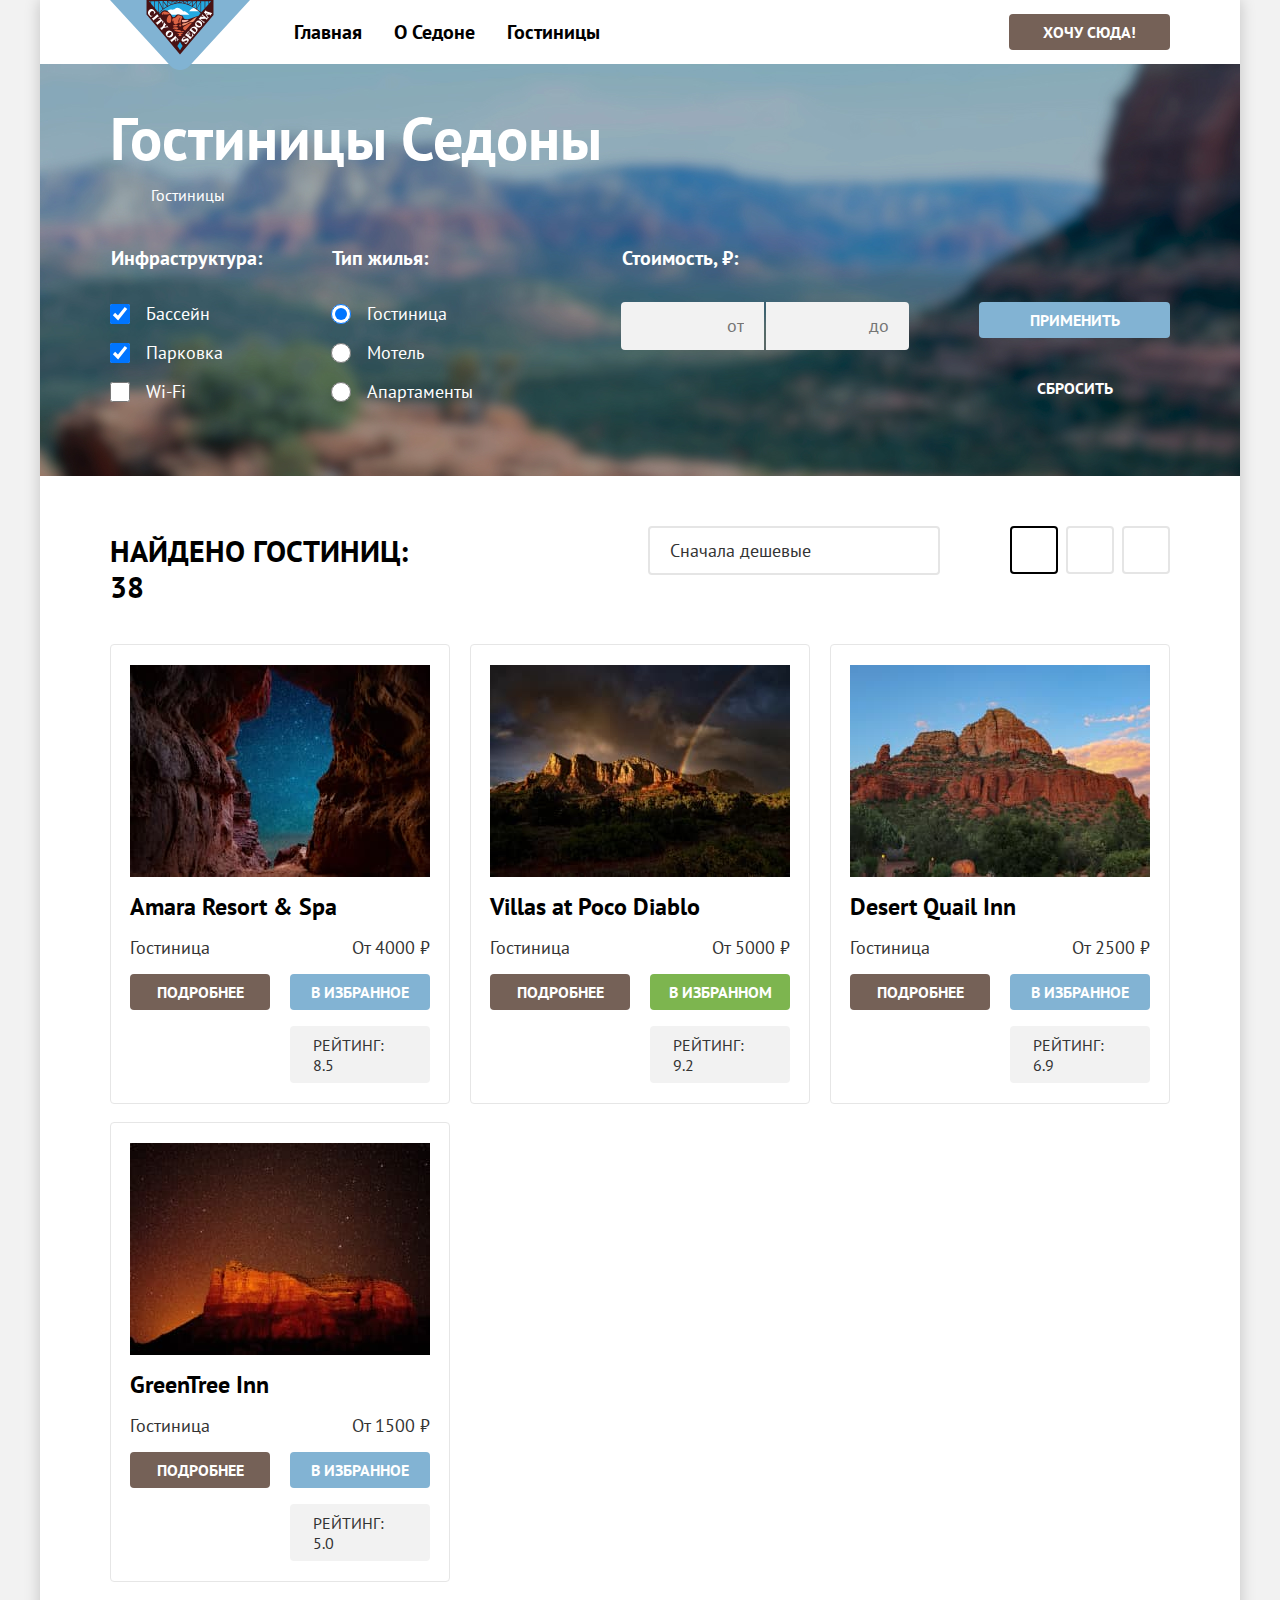
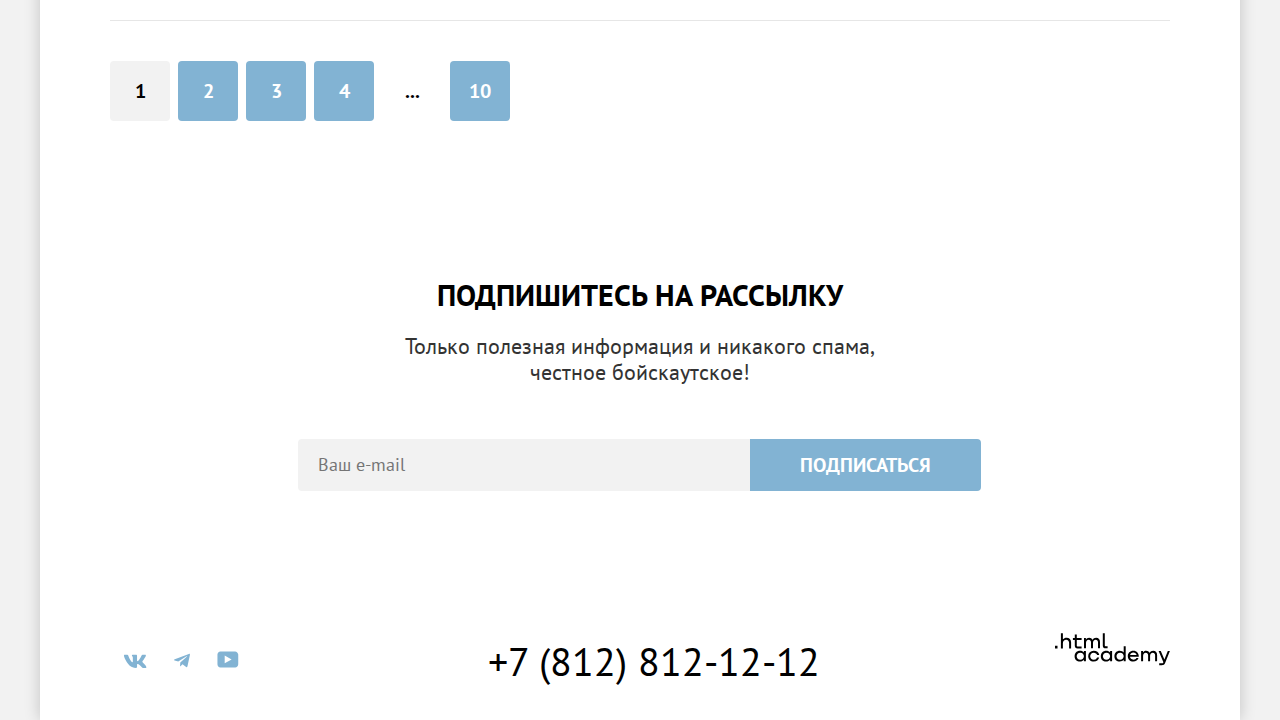
==== catalog.html @ e858cba6 "Редактирование кода" ====
<!DOCTYPE html>
<html lang="ru">
  <head>
    <meta charset="UTF-8">
    <title>Гостиницы</title>
    <link rel="stylesheet" href="styles/styles.css">
  </head>
  <body>
    <div class="wrapper">
      <header class="header">
        <nav class="header-navigation">
          <a href="#" class="navigation-logo-link">
            <img class="header-navigation-logo" src="images/logo-header.svg" alt="Логотип Седона" width="140" height="70">
          </a>
          <ul class="navigation-list">
            <li class="navigation-list-item">
              <a href="#" class="navigation-link">Главная</a>
            </li>
            <li class="navigation-list-item">
              <a href="#" class="navigation-link">О Седоне</a>
            </li>
            <li class="navigation-list-item">
              <a href="catalog.html" class="navigation-link">Гостиницы</a>
            </li>
          </ul>
          <ul class="navigation-list-search">
            <li class="navigation-list-search-item">
              <a href="#" class="navigation-link-search">
                <span class="visually-hidden">Поиск</span>
              </a>
            </li>
            <li class="navigation-list-search-item">
              <a href="#" class="navigation-link">
                <span class="visually-hidden">Избранное</span>
              </a>
            </li>
            <li class="navigation-list-search-item">
              <a href="#" class="navigation-button button">
                Хочу сюда!
              </a>
            </li>
          </ul>
        </nav>
      </header>
      <main class="main">
        <section class="catalog-main-filter">
          <h1 class="catalog-title">Гостиницы Седоны</h1>
          <ul class="breadcrumbs-list">
            <li class="breadcrumbs-list-item">
              <a class="breadcrumbs-list-link" href="index.html"><span class="visually-hidden">Главная</span></a>
            </li>
            <li class="breadcrumbs-list-item">
              <a class="breadcrumbs-hotels">Гостиницы</a>
            </li>
          </ul>
          <form class="main-filter-form">
            <fieldset class="form-left-checkbox">
              <legend class="filter-title filter-title-checkbox">Инфраструктура:</legend>
              <ul class="checkbox-list">
                <li class="checkbox-list-item">
                  <label for="pool" class="form-label">
                    <input type="checkbox" name="checkbox" value="pool" id="pool" checked>
                    Бассейн
                  </label>
                </li>
                <li class="checkbox-list-item">
                  <label for="parking" class="form-label">
                    <input type="checkbox" name="checkbox" value="parking" id="parking" checked>
                    Парковка
                  </label>
                </li>
                <li class="checkbox-list-item">
                  <label for="network" class="form-label">
                    <input type="checkbox" name="checkbox" value="network" id="network">
                    Wi-Fi
                  </label>
                </li>
              </ul>
            </fieldset>
            <fieldset class="form-left-radiobutton">
              <legend class="filter-title ">Тип жилья:</legend>
              <ul class="radiobuttons-list">
                <li class="radiobuttons-list-item">
                  <label for="hotel" class="form-label">
                    <input type="radio" name="apartment" value="hotel" id="hotel" checked>
                    Гостиница
                  </label>
                </li>
                <li class="radiobuttons-list-item">
                  <label for="motel" class="form-label">
                    <input type="radio" name="housing" value="motel" id="motel">
                    Мотель
                  </label>
                </li>
                <li class="radiobuttons-list-item">
                  <label for="apartments" class="form-label">
                    <input type="radio" name="housing" value="apartments" id="apartments">
                    Апартаменты
                  </label>
                </li>
              </ul>
            </fieldset>
            <fieldset class="form-right-price-input">
              <legend class="filter-title">Стоимость, ₽:</legend>
              <div class="input-price-row">
                <label form="price-low" class="visually-hidden">От</label>
                <input class="price-input-low price-input" name="price-input" id="price-low" type="number"
                  placeholder="от">
                <label form="price-high" class="visually-hidden">До</label>
                <input class="price-input-high price-input" name="price-input" id="price-high" type="number"
                  placeholder="до">
              </div>
            </fieldset>
            <div class="buttons-list">
              <button class="button apply-button" type="submit" form="change-hotel">применить</button>
              <button class="button reset-button" type="reset" form="change-hotel">сбросить</button>
            </div>
          </form>
        </section>
        <section class="catalog-main-results">
          <div class="catalog-main-results-sorting">
            <h2 class="main-title catalog-results-title">
              Найдено гостиниц: <span>38</span>
            </h2>
            <select class="sorting-select-list" name="sorting-list" aria-label="Сортировка гостиниц">
              <option value="price-low">Сначала дешевые</option>
              <option value="price-high">Сначала дорогие</option>
              <option value="raiting">По рейтингу</option>
            </select>
            <ul class="sorting-changes-list">
              <li class="sorting-changes-item">
                <button class="sorting-changes-bar sorting-button active-sorting-change"><span
                    class="visually-hidden">Показать плиткой</span>
                </button>
              </li>
              <li class="sorting-changee-item">
                <button class="sorting-changes-large sorting-button"><span class="visually-hidden">Показать значки</span>
                </button>
              </li>
              <li class="sorting-changes-item">
                <button class="sorting-changes-asked sorting-button"><span class="visually-hidden">Показать
                   их списком</span>
                </button>
              </li>
            </ul>
          </div>
          <ul class="results-cards">
            <li class="card">
              <a href="#" class="card-link">
                <h3 class="card-title">Amara Resort & Spa</h3>
              </a>
              <a href="#" tabindex="-1" class="card-image-link">
                <img class="card-image" src="images/hotel-amara.jpg" alt="Amara Resort & Spa" width="300"
                  height="212">
              </a>
              <span class="card-housing">Гостиница</span>
              <span class="card-price">От 4000 ₽</span>
              <a href="#" class="card-more-link button">подробнее</a>
              <button type="button" class="button favorite-button">в избранное</button>
              <div class="rating-stars eight-rating-stars"></div>
              <div class="rating">
                <span>рейтинг: 8.5</span>
              </div>
            </li>
            <li class="card">
              <a href="#" class="card-link">
                <h3 class="card-title">Villas at Poco Diablo</h3>
              </a>
              <a href="#" tabindex="-1" class="card-image-link">
                <img class="card-image" src="images/hotel-villas2.jpg" alt="Villas at Poco Diablo" width="300"
                  height="212">
              </a>
              <span class="card-housing">Гостиница</span>
              <span class="card-price">От 5000 ₽</span>
              <a href="#" class="card-more-link button">подробнее</a>
              <button type="button" class="button favorite-button favorite-button-pressed">в избранном</button>
              <div class="rating-stars nine-rating-stars"></div>
              <div class="rating">
                <span>рейтинг: 9.2</span>
              </div>
            </li>
            <li class="card">
              <a href="#" class="card-link">
                <h3 class="card-title">Desert Quail Inn</h3>
              </a>
              <a href="#" tabindex="-1" class="card-image-link">
                <img class="card-image" src="images/hotel-desert.jpg" alt="Desert Quail Inn" width="300" height="212">
              </a>
              <span class="card-housing">Гостиница</span>
              <span class="card-price">От 2500 ₽</span>
              <a href="#" class="card-more-link button">подробнее</a>
              <button type="button" class="button favorite-button">в избранное</button>
              <div class="rating-stars six-rating-stars"></div>
              <div class="rating">
                <span>рейтинг: 6.9</span>
              </div>
            </li>
            <li class="card">
              <a href="#" class="card-link">
                <h3 class="card-title">GreenTree Inn</h3>
              </a>
              <a href="#" tabindex="-1" class="card-image-link">
                <img class="card-image" src="images/hotel-greentree.jpg" alt="GreenTree Inn" width="300" height="212">
              </a>
              <span class="card-housing">Гостиница</span>
              <span class="card-price">От 1500 ₽</span>
              <a href="#" class="card-more-link button">подробнее</a>
              <button type="button" class="button favorite-button">в избранное</button>
              <div class="rating-stars five-rating-stars"></div>
              <div class="rating">
                <span>рейтинг: 5.0</span>
              </div>
            </li>
          </ul>
          <div class="pagination">
            <ul class="catalog-results-pagination">
              <li class="pagination-item">
                <a href="#" class="button pagination-link pagination-link-active">1</a>
              </li>
              <li class="pagination-item">
                <a href="#" class="button pagination-link">2</a>
              </li>
              <li class="pagination-item">
                <a href="#" class="button pagination-link">3</a>
              </li>
              <li class="pagination-item">
                <a href="#" class="button pagination-link">4</a>
              </li>
              <li class="pagination-item">
                <a href="#" class="button pagination-link pagination-link-more">...</a>
              </li>
              <li class="pagination-item">
                <a href="#" class="button pagination-link">10</a>
              </li>
            </ul>
          </div>
        </section>
        <section class="main-subscribe" data-test="subscribe">
          <h2 class="main-title">Подпишитесь на рассылку</h2>
          <p class="subscribe-message main-description">
            Только полезная информация и никакого спама, <br>честное
            бойскаутское!
          </p>
          <form action="https://echo.htmlacademy.ru/courses" method="post" class="subscribe-form" name="subscribe-form">
            <label for="subs" class="visually-hidden">Укажите ваш e-mail</label>
            <input class="subscribe-email" type="email" name="user-email" id="subs" placeholder="Ваш e-mail" required>
            <button class="subscribe-button button" type="submit">
              подписаться
            </button>
          </form>
        </section>
      </main>
      <footer class="footer">
        <ul class="footer-social-list">
          <li class="footer-social-item">
            <a class="footer-social-link" href="#">
              <span class="visually-hidden">Мы в ВКонтакте</span>
              <svg width="24" height="14" viewBox="0 0 25 15" fill="currentColor" xmlns="http://www.w3.org/2000/svg">
                <path d="M24.1164 1.87622C24.2824 1.33022 24.1164 0.928223 23.3214 0.928223H20.6964C20.0284 0.928223 19.7204 1.27522 19.5534 1.65822C19.5534 1.65822 18.2184 4.85422 16.3274 6.93022C15.7154 7.53222 15.4374 7.72322 15.1034 7.72322C14.9364 7.72322 14.6854 7.53222 14.6854 6.98522V1.87622C14.6854 1.22022 14.5014 0.928223 13.9454 0.928223H9.81738C9.40038 0.928223 9.14938 1.23222 9.14938 1.52122C9.14938 2.14222 10.0954 2.28622 10.1924 4.03422V7.83222C10.1924 8.66522 10.0394 8.81622 9.70538 8.81622C8.81538 8.81622 6.65038 5.60522 5.36538 1.93122C5.11638 1.21622 4.86438 0.928223 4.19338 0.928223H1.56638C0.816382 0.928223 0.666382 1.27522 0.666382 1.65822C0.666382 2.34022 1.55638 5.72822 4.81138 10.2092C6.98138 13.2692 10.0364 14.9282 12.8194 14.9282C14.4884 14.9282 14.6944 14.5602 14.6944 13.9252V11.6122C14.6944 10.8752 14.8524 10.7282 15.3814 10.7282C15.7714 10.7282 16.4384 10.9202 17.9964 12.3952C19.7764 14.1442 20.0694 14.9282 21.0714 14.9282H23.6964C24.4464 14.9282 24.8224 14.5602 24.6064 13.8322C24.3684 13.1082 23.5184 12.0572 22.3914 10.8102C21.7794 10.1002 20.8614 9.33522 20.5824 8.95222C20.1934 8.46122 20.3044 8.24222 20.5824 7.80522C20.5824 7.80522 23.7824 3.37922 24.1154 1.87622H24.1164Z"/>
              </svg>
            </a>
          </li>
          <li class="footer-social-item">
            <a class="footer-social-link href="#">
              <span class="visually-hidden">Наш канал в Telegramm</span>
              <svg width="18" height="15" viewBox="0 0 18 17" fill="currentColor" xmlns="http://www.w3.org/2000/svg">
                <path d="M16.785 1.02748L0.840489 7.17598C-0.247661 7.61304 -0.241365 8.22006 0.640845 8.49075L4.73445 9.76775L14.2058 3.79192C14.6537 3.51943 15.0629 3.66602 14.7265 3.96459L7.05283 10.8901H7.05103L7.05283 10.891L6.77045 15.1105C7.18413 15.1105 7.36669 14.9207 7.59871 14.6968L9.58705 12.7633L13.7229 15.8182C14.4855 16.2382 15.0332 16.0224 15.2229 15.1123L17.9379 2.31707C18.2158 1.20285 17.5126 0.69834 16.785 1.02748Z"/>
              </svg>
            </a>
          </li>
          <li class="footer-social-item">
            <a class="footer-social-link" href="https://www.youtube.com/user/htmlacademyru">
              <span class="visually-hidden">Наш канал в Youtube</span>
              <svg width="22" height="17" viewBox="0 0 23 18" fill="currentColor" xmlns="http://www.w3.org/2000/svg">
                <path d="M18.9402 0.428223H3.50738C1.64668 0.428223 0.333252 2.02197 0.333252 3.82822V13.922C0.333252 15.8345 1.64668 17.4282 3.50738 17.4282H19.1591C20.8009 17.4282 22.3333 15.8345 22.3333 14.0282V3.82822C22.1143 2.02197 20.8009 0.428223 18.9402 0.428223ZM7.99494 12.9657V4.89072L15.3283 8.92822L7.99494 12.9657Z"/>
              </svg>
            </a>
          </li>
        </ul>
        <a href="tel:+78128121212" class="footer-phone">+7 (812) 812-12-12</a>
          <span class="visually-hidden">Сайт разработан в HTML-Academy</span>
           <a href="#" class="navigation-logo-link">
            <img class="header-navigation-logo" src="images/html-academy.svg" alt="Логотип Седона" width="115" height="33">
          </a>
      </footer>
    </div>
  </body>
</html>
---- styles/styles.css ----
@font-face {
  font-family: "PT Sans";
  src: url("../fonts/ptsans-400.woff2") format("woff2");
  font-style: normal;
  font-weight: 400;
  font-display: swap;
}

@font-face {
  font-family: "PT Sans";
  src: url("../fonts/ptsans-700.woff2") format("woff2");
  font-style: normal;
  font-weight: 700;
  font-display: swap;
}

*,
*::before,
*::after {
  box-sizing: border-box;
}

.visually-hidden {
  position: absolute;
  width: 1px;
  height: 1px;
  margin: -1px;
  border: 0;
  padding: 0;
  white-space: nowrap;
  clip-path: inset(100%);
  clip: rect(0 0 0 0);
  overflow: hidden;
}

html {
  height: 100%;
}

body {
  font-family: "PT Sans", sans-serif;
  font-size: 18px;
  line-height: 21px;
  font-weight: 400;
  color: #333333;
  background-color: #f2f2f2;
  min-height: 100%;
  min-width: 1280px;
  margin: 0;
}

.wrapper {
  background-color: #ffffff;
  width: 1200px;
  margin: 0 auto;
  box-shadow: 0 0 15px 0 rgba(0, 0, 0, 0.2);
  min-height: 100vh;
  display: flex;
  flex-direction: column;
}

.main {
  flex-grow: 1;
}

/* навигация  */
.header-navigation {
  display: flex;
  padding: 0 70px;
  gap: 28px;
  min-height: 64px;
}

.navigation-logo-link {
  margin-bottom: -6px;
  z-index: 1;
}

.header-navigation-logo {
  display: block;
}

.navigation-list {
  display: flex;
  align-items: center;
  flex-wrap: wrap;
  list-style: none;
  padding: 0;
  margin: 0;
  max-width: 550px;
}

.navigation-list-search {
  display: flex;
  flex-wrap: wrap;
  list-style: none;
  margin: 0;
  padding: 0;
  min-width: 210px;
  margin-left: auto;
}

.navigation-list-item {
  font-size: 20px;
  font-weight: 700;
  line-height: 24px;
}

.navigation-link {
  text-decoration: none;
  color: #000000;
  padding: 20px 16px;
  display: block;
}

.navigation-list-user-item .navigation-link {
  width: 44px;
  height: 64px;
}

.navigation-link-favorite {
  background-image: url("../images/favorite.svg");
  background-repeat: no-repeat;
  background-position: center;
}

.navigation-link-search {
  background-image: url("../images/search.svg");
  background-repeat: no-repeat;
  background-position: center;
}

.button {
  font-family: "PT Sans", sans-serif;
  font-size: 16px;
  line-height: 20px;
  text-align: center;
  color: #ffffff;
  font-weight: 700;
  text-decoration: none;
  text-transform: uppercase;
  border: none;
  border-radius: 4px;
  cursor: pointer;
}

.navigation-button {
  padding: 8px 34px;
  background-color: #756157;
  margin-left: 20px;
  display: block;
  margin-top: 14px;
}

.active-page {
  text-decoration: underline 2px solid #756257;
  text-underline-offset: 24px;
  z-index: 1;
}

/* блок-герой  */
.hero-section {
  background-image: url("../images/welcome.jpg");
  background-repeat: no-repeat;
  background-size: cover;
  background-color: #bcdfe4;
  min-height: 485px;
  padding-top: 51px;
  text-align: center;
  position: relative;
}

.hero-section::after {
  content: url("../images/divider.svg");
  display: block;
  height: 53px;
  position: absolute;
  bottom: 0;
}

/* текста */
.main-title {
  font-size: 30px;
  font-weight: 700;
  line-height: 36px;
  text-transform: uppercase;
  color: #000000;
  margin-bottom: 20px;
  margin-top: 0;
}

.advantages-title {
  padding: 69px 0;
  margin-bottom: 21px;
}

.advantages-title .main-title {
  margin-bottom: 25px;
}

.main-description {
  font-size: 22px;
  line-height: 26px;
  margin-top: 0;
  margin-bottom: 54px;
}

.advantages-title .main-description {
  margin-bottom: 0;
}

.advantages-list,
.main-advantages,
.main-search,
.main-subscribe,
.special-main-subscribe {
  text-align: center;
}

.main-text {
  padding: 64px 0;
}

.main-text .main-description {
  margin: 0;
}

.advantages-list-title {
  font-size: 24px;
  font-weight: 700;
  line-height: 28px;
  text-transform: uppercase;
  color: #000000;
  margin: 0 0 62px;
}

.recomendation-list-title {
  margin-bottom: 30px;
}

.advantages-list {
  display: grid;
  grid-template-columns: repeat(3, 400px);
  grid-template-rows: repeat(3, auto);
  padding: 0;
  margin: 0;
  list-style: none;
}

.advantages-list-item:first-child {
  grid-area: 1/1/2/-1;
}

.advantages-list-item:last-child {
  grid-area: 3/1/-1/-1;
}

.advantages-list-item-wide {
  display: grid;
  min-width: 100%;
  background-color: #82b3d3;
  color: #ffffff;
  grid-template-columns: repeat(2, auto);
}

.advantages-list-item-wide .advantages-text {
  width: 400px;
}

.advantages-list-item-wide .advantages-list-title {
  color: #ffffff;
}

.advantages-list-item:nth-child(even) {
  background-color: rgba(131, 179, 211, 0.12);
}

.advantages-text {
  padding: 102px 85px;
  position: relative;
}

.advantages-text-light {
  padding: 113px 85px;
  position: relative;
}

.advantages-text p {
  margin: 0;
}

.advantages-img {
  display: block;
  object-fit: cover;
  height: 100%;
}

.dark-tile {
  background-color: rgba(131, 179, 211, 0.2);
}

.recomendation-list-item:nth-child(odd) {
  background-color: rgba(131, 179, 211, 0.12);
}

/* Полоса разделения */
.advantages-list-title::after {
  content: "";
  width: 60px;
  height: 2px;
  background-color: rgba(255, 255, 255, 0.3);
  display: block;
  position: absolute;
  left: 50%;
  transform: translate(-50%, 0);
  margin-top: 30px;
}

.advantages-text-light .advantages-list-title::after {
  background-color: rgba(0, 0, 0, 0.3);
  margin-top: 29px
}

.recomendation-list-item .advantages-list-title::after {
  content: none;
}

/* Оформление иконок */
.recomendation-list-item:first-child h3::before {
  content: url("../images/housing.svg");
  width: 76px;
  height: 73px;
  margin: 0 auto 30px;
  display: flex;
}

.recomendation-list-item:last-child h3::before {
  content: url("../images/gifts.svg");
  width: 65px;
  height: 77px;
  margin: 0 auto 26px;
  display: flex;
}

.recomendation-list-item:nth-child(2) h3::before {
  content: url("../images/food.svg");
  width: 75px;
  height: 71px;
  margin: 0 auto 32px;
  display: flex;
}

.recomendation-text {
  padding: 81px 85px 80px;
}

/* Блок поиска  */
.main-search {
  padding: 96px 304px;
  text-align: center;
}

.main-search-button {
  background-color: #756157;
  padding: 8px 50px;
  font-size: 20px;
  line-height: 36px;
  max-width: 390px;
  display: inline-block;
}

/* Блок подписки */
.special-main-subscribe {
  background-image: url("../images/follow-background.jpg");
  background-repeat: no-repeat;
  background-size: cover;
  color: #ffffff;
  background-color: #999387;
}

.special-main-subscribe .main-title {
  color: #ffffff;
}

.subscribe-form {
  display: flex;
}

.subscribe-email {
  font-family: inherit;
  border-radius: 4px 0 0 4px;
  background-color: #ffffff;
  border: none;
  width: 452px;
  font-size: inherit;
  line-height: 24px;
  padding: 14px 20px;
}

.subscribe-button {
  background-color: #82b3d3;
  padding: 8px 50px;
  border-radius: 0 4px 4px 0;
  font-size: 20px;
  line-height: 36px;
}

/* Футер */
.footer {
  display: flex;
  padding: 39px 70px 30px;
  justify-content: space-between;
  min-height: 120px;
  gap: 80px;
}

.footer-social-list {
  display: flex;
  list-style: none;
  max-width: 145px;
  flex-wrap: wrap;
  margin: 0;
  padding: 0;
}

.footer-social-item .footer-social-link {
  display: block;
}

.footer-social-link {
  color: #82b3d3;
  padding: 18px 13px;
}

.footer-social-link:hover,
.footer-social-link:focus {
  color: #68a2ca;
}

.footer-social-link:active {
  color: #68a2ca;
  opacity: 0.3;
}

.footer-phone {
  font-size: 40px;
  line-height: 40px;
  color: #000000;
  text-decoration: none;
  padding: 8px 0;
  max-width: 500px;
}

.footer-phone:hover,
.footer-phone:focus {
  color: #756157;
}

.footer-phone:active {
  color: #756157;
  opacity: 0.3;
}

.academy-logo {
  color: #000000;
  padding: 10px 0;
}

.academy-logo:hover,
.academy-logo:focus {
  color: #756157;
}

.academy-logo:active {
  color: #756157;
  opacity: 0.3;
}

/* catalog */
.catalog-main-filter {
  background-image: url("../images/follow-background.jpg");
  background-repeat: no-repeat;
  background-size: cover;
  color: #ffffff;
  background-color: #6b7577;
  padding: 35px 70px 70px;
}

.catalog-title {
  font-size: 60px;
  font-weight: 700;
  line-height: 78px;
  text-align: left;
  margin: 0;
  margin-bottom: 8px;
}

/* хлебные крошки */
.breadcrumbs-list {
  font-size: 16px;
  display: flex;
  flex-wrap: wrap;
  gap: 4px;
  list-style: none;
  padding: 0;
  margin: 0;
  margin-top: 0;
  margin-bottom: 40px;
  min-width: 150px;
}

.breadcrumbs-list-link {
  width: 20px;
  height: 20px;
  background-image: url("../images/home.svg");
  display: block;
  background-position: left;
  background-repeat: no-repeat;
}

.breadcrumbs-hotels::before {
  content: url("../images/arrow.svg");
  width: 8px;
  height: 10px;
}

.breadcrumbs-hotels {
  display: flex;
  flex-direction: row;
  gap: 9px;
}

/* форма */
/* форма на флексах, нужно изменить margin 3ему fieldset
.main-filter-form {
  display: flex;
  gap: 70px;
} */

.main-filter-form {
  display: grid;
  grid-template-columns: 151px 220px 288px 191px;
  gap: 70px;
}

.main-filter-form fieldset {
  border: 0;
  padding: 0;
}

.radiobuttons-list,
.checkbox-list {
  list-style: none;
  padding: 0;
  margin: 0;
  display: flex;
  flex-direction: column;
  gap: 16px;
}

.filter-title {
  font-size: 20px;
  font-weight: 700;
  line-height: 24px;
  margin-bottom: 32px;
  padding-left: 1px;
}

.form-label {
  display: flex;
  align-items: center;
  gap: 16px;
}

.form-left-checkbox,
.form-left-radiobutton {
  font-size: 18px;
  line-height: 23px;
  min-width: 150px;
  margin: 0;
}

.form-left-checkbox input,
.form-left-radiobutton input {
  margin: 0;
  width: 20px;
  height: 20px;
  background-color: #000000;
}

.form-right-price-input {
  min-width: 288px;
  margin: 0;
}

.input-price-row {
  display: flex;
  gap: 2px;
}

.price-input {
  width: 143px;
  padding: 12px 20px;
  font-family: inherit;
  font-size: inherit;
  line-height: 24px;
  font-weight: 700;
  border: none;
  background-color: #f2f2f2;
}

.price-input-low {
  border-radius: 4px 0 0 4px;
}

.price-input-low::placeholder,
.price-input-high::placeholder {
  font-weight: 400;
  text-align: right;
}

.price-input-high {
  border-radius: 0 4px 4px 0;
}

.price-input-high::-webkit-inner-spin-button,
.price-input-low::-webkit-inner-spin-button {
  -moz-appearance: none;
  -webkit-appearance: none;
  appearance: none;
}

.buttons-list {
  padding-top: 56px;
  display: flex;
  flex-direction: column;
}

.apply-button {
  background-color: #82b3d3;
  padding: 8px 50px;
  margin-bottom: 32px;
}

.reset-button {
  background: none;
  padding: 8px 57px;
}

/* сортировка результатов */
.catalog-main-results {
  padding: 50px 70px 60px;
}

.catalog-main-results-sorting {
  display: flex;
  margin-bottom: 39px;
}

.catalog-results-title {
  max-width: 338px;
  margin: 0;
  padding-top: 7px;
}

.sorting-select-list {
  font-family: inherit;
  font-size: inherit;
  background-color: #ffffff;
  color: #333333;
  padding: 7px 20px;
  width: 292px;
  height: 49px;
  border-radius: 4px;
  border: 2px solid #e5e5e5;
  background-image: url("../images/arrow-down.svg");
  background-repeat: no-repeat;
  background-position: right 17px top 52%;
  -moz-appearance: none;
  -webkit-appearance: none;
  appearance: none;
  margin-left: 200px;
}

.sorting-select-list:hover {
  border: 2px solid #68a2ca;
}

.sorting-changes-list {
  display: flex;
  flex-wrap: wrap;
  list-style: none;
  padding: 0;
  margin: 0;
  gap: 8px;
  margin-left: auto;
  max-width: 216px;
}

.sorting-button {
  width: 48px;
  height: 48px;
  border: 2px solid #e5e5e5;
  border-radius: 4px;
  background-color: inherit;
}

.active-sorting-change {
  border: 2px solid #000000;
}

.sorting-changes-bar {
  background-image: url("../images/tile-sorting.svg");
  background-repeat: no-repeat;
  background-position: center;
}

.sorting-changes-large {
  background-image: url("../images/large-sorting.svg");
  background-repeat: no-repeat;
  background-position: center;
}

.sorting-changes-sked {
  background-image: url("../images/list-sorting.svg");
  background-repeat: no-repeat;
  background-position: center;
}

.sorting-button:focus {
  border: 2px solid #68a2cA;
}

.sorting-button:hover,
.sorting-button:active {
  border: 2px solid #000000;
}

/* карты гостиниц */

/* раскладка карт на флексах
.results-cards {
  display: flex;
  flex-wrap: wrap;
  list-style: none;
  gap: 18px 20px;
  margin: 0;
  padding: 0;
}

.card {
  width: 340px;
  padding: 20px 19px;
  border: 1px solid #e6e6e6;
  border-radius: 4px;
  display: flex;
  flex-direction: column;
  gap: 16px;
}

необходимо обернуть в дивы строки при флексах
.hotel-price-row,
.card-buttons-row,
.card-rating-row {
  display: flex;
  justify-content: space-between;
  align-items: center;
}

сперва изображение при флексах
.card-image-link {
  order: -1;
} */

.results-cards {
  list-style: none;
  display: grid;
  gap: 18px 20px;
  grid-template-columns: repeat(3, 340px);
  margin: 0;
  padding: 0;
  margin-bottom: 79px;
}

.card {
  display: grid;
  border: 1px solid #e6e6e6;
  border-radius: 4px;
  grid-template-columns: repeat(2, 140px);
  grid-template-rows: auto 1fr;
  gap: 16px 20px;
  list-style: none;
  padding: 20px 19px;
}

.card-title {
  font-size: 24px;
  font-weight: 700;
  line-height: 28px;
  color: #000000;
  margin: 0;
}

.card-link {
  text-decoration: none;
  color: inherit;
  grid-area: 2/1/3/-1;
}

.card-image {
  display: block;
}

.card-image-link {
  grid-area: 1/1/2/3;
}

.card-housing {
  grid-column: 1/2;
}

.card-price {
  grid-column: 2/3;
  justify-self: end;
}

.card-more-link {
  background-color: #756157;
  padding: 8px 26px;
  display: block;
  grid-column: 1/2;
}

.favorite-button {
  background-color: #82b3d3;
  padding: 8px 18px;
  width: 140px;
  grid-column: 2/3;
}

.favorite-button-pressed {
  background-color: #7db54f;
}

.rating {
  font-size: 16px;
  line-height: 20px;
  background-color: #f2f2f2;
  padding: 9px 22px 8px 23px;
  text-transform: uppercase;
  border-radius: 4px;
}

.rating-stars {
  background-image: url("../images/raiting-star.svg");
  height: 17px;
  background-repeat: space;
  align-self: center;
}

.two-rating-stars {
  width: 42px;
}

.three-rating-stars {
  width: 66px;
}

.four-rating-stars {
  width: 88px;
}

.five-rating-stars {
  width: 107px;
}

/* пагинация */
.catalog-results-pagination::before {
  content: "";
  width: 1060px;
  height: 1px;
  background-color: #e6e6e6;
  display: block;
  position: absolute;
  bottom: 100px;
}

.catalog-results-pagination {
  display: flex;
  gap: 8px;
  list-style: none;
  padding: 0;
  margin: 0;
  position: relative;
}

.pagination-link {
  background-color: #82b3d3;
  font-size: 20px;
  line-height: 36px;
  display: block;
  padding: 12px 18px;
  min-width: 60px;
  height: 60px;
}

.pagination-link-active {
  color: #000000;
  background-color: #f2f2f2;
  cursor: auto;
}

.pagination-link-more {
  background: none;
  color: #000000;
}

/* блок подписки */
.main-subscribe {
  padding: 96px 258px 103px;
}

.main-subscribe .subscribe-email {
  background-color: #f2f2f2;
}
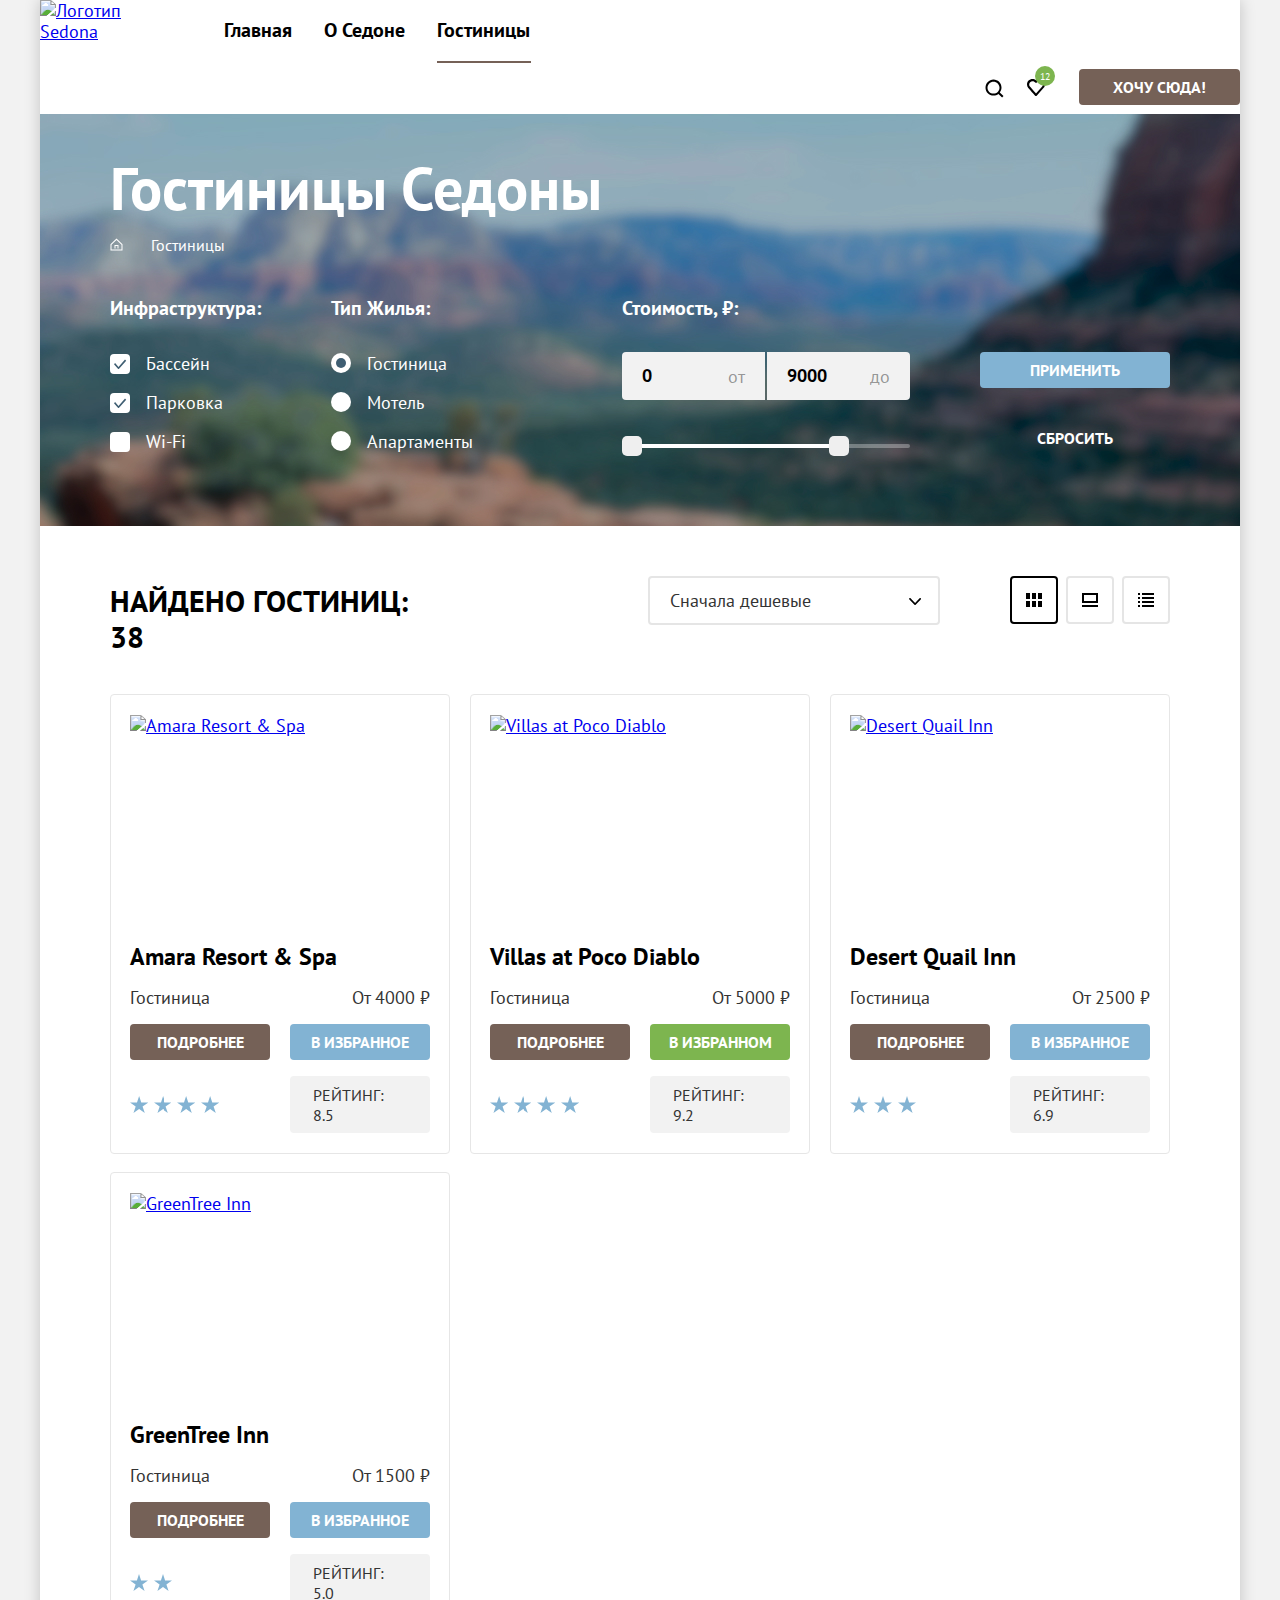
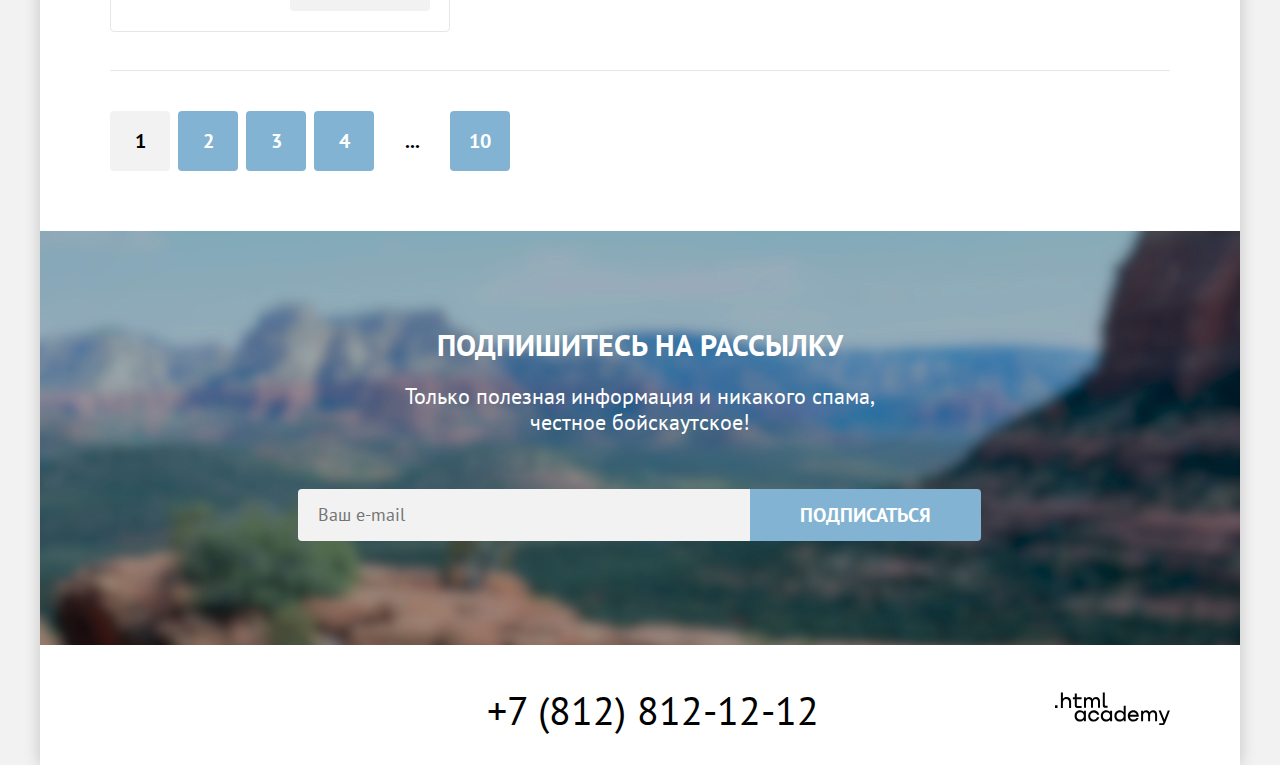
==== commit 3f431182: "Исправление ошибок" ====
--- a/catalog.html
+++ b/catalog.html
@@ -1,48 +1,53 @@
 <!DOCTYPE html>
 <html lang="ru">
+
   <head>
     <meta charset="UTF-8">
+    <meta name="viewport" content="width=device-width, initial-scale=1.0">
     <title>Гостиницы</title>
     <link rel="stylesheet" href="styles/styles.css">
+    <link rel="icon" href="favicon.ico">
+    <link rel="icon" type="image/png" href="images/favicon.png">
   </head>
   <body>
     <div class="wrapper">
-      <header class="header">
-        <nav class="header-navigation">
-          <a href="#" class="navigation-logo-link">
-            <img class="header-navigation-logo" src="images/logo-header.svg" alt="Логотип Седона" width="140" height="70">
+      <header class="header" data-test="header">
+        <nav class="header_navigation">
+          <a href="index.html" class="navigation-logo-link">
+            <img class="header-navigation-logo" src="images/sedona-logo.svg" alt="Логотип Sedona" width="140" height="70">
           </a>
           <ul class="navigation-list">
             <li class="navigation-list-item">
-              <a href="#" class="navigation-link">Главная</a>
+              <a href="index.html" class="navigation-link">Главная</a>
             </li>
             <li class="navigation-list-item">
               <a href="#" class="navigation-link">О Седоне</a>
             </li>
             <li class="navigation-list-item">
-              <a href="catalog.html" class="navigation-link">Гостиницы</a>
+              <a class="navigation-link navigation-link-current">Гостиницы</a>
             </li>
           </ul>
-          <ul class="navigation-list-search">
-            <li class="navigation-list-search-item">
-              <a href="#" class="navigation-link-search">
+          <ul class="navigation-list-user">
+            <li class="navigation-list-user-item">
+              <a href="#" class="navigation-user-link navigation-user-search">
                 <span class="visually-hidden">Поиск</span>
               </a>
             </li>
-            <li class="navigation-list-search-item">
-              <a href="#" class="navigation-link">
-                <span class="visually-hidden">Избранное</span>
-              </a>
-            </li>
-            <li class="navigation-list-search-item">
-              <a href="#" class="navigation-button button">
+            <li class="navigation-list-user-item">
+              <a href="#" class="navigation-user-link navigation-user-favorite">
+                <span class="visually-hidden">Гостиниц в избранное добавлено </span>
+                <span class="favorites-quantity">12</span>
+              </a>
+            </li>
+            <li class="navigation-list-user-item">
+              <a href="#" class="navigation-button brown-button button">
                 Хочу сюда!
               </a>
             </li>
           </ul>
         </nav>
       </header>
-      <main class="main">
+      <main class="main" data-test="main">
         <section class="catalog-main-filter">
           <h1 class="catalog-title">Гостиницы Седоны</h1>
           <ul class="breadcrumbs-list">
@@ -50,96 +55,113 @@
               <a class="breadcrumbs-list-link" href="index.html"><span class="visually-hidden">Главная</span></a>
             </li>
             <li class="breadcrumbs-list-item">
-              <a class="breadcrumbs-hotels">Гостиницы</a>
+              <span class="breadcrumbs-hotels">Гостиницы</span>
             </li>
           </ul>
-          <form class="main-filter-form">
-            <fieldset class="form-left-checkbox">
+          <form class="main-filter-form" action="https://echo.htmlacademy.ru/courses" method="get" id="change-hotel" data-test="filter">
+            <fieldset class="form-checkbox">
               <legend class="filter-title filter-title-checkbox">Инфраструктура:</legend>
               <ul class="checkbox-list">
                 <li class="checkbox-list-item">
-                  <label for="pool" class="form-label">
-                    <input type="checkbox" name="checkbox" value="pool" id="pool" checked>
-                    Бассейн
+                  <label class="form-label">
+                    <input class="visually-hidden control-input" type="checkbox" name="pool" checked>
+                    <span class="control-mark-checkbox"></span>
+                    <span class="chekbox-label">Бассейн</span>
                   </label>
                 </li>
                 <li class="checkbox-list-item">
-                  <label for="parking" class="form-label">
-                    <input type="checkbox" name="checkbox" value="parking" id="parking" checked>
-                    Парковка
+                  <label class="form-label">
+                    <input class="visually-hidden control-input" type="checkbox" name="parking" checked>
+                    <span class="control-mark-checkbox"></span>
+                    <span class="chekbox-label">Парковка</span>
                   </label>
                 </li>
                 <li class="checkbox-list-item">
-                  <label for="network" class="form-label">
-                    <input type="checkbox" name="checkbox" value="network" id="network">
-                    Wi-Fi
+                  <label class="form-label">
+                    <input class="visually-hidden control-input" type="checkbox" name="network">
+                    <span class="control-mark-checkbox"></span>
+                    <span class="chekbox-label">Wi-Fi</span>
                   </label>
                 </li>
               </ul>
             </fieldset>
-            <fieldset class="form-left-radiobutton">
-              <legend class="filter-title ">Тип жилья:</legend>
+            <fieldset class="form-radiobutton">
+              <legend class="filter-title filter-title-radio">Тип Жилья:</legend>
               <ul class="radiobuttons-list">
                 <li class="radiobuttons-list-item">
-                  <label for="hotel" class="form-label">
-                    <input type="radio" name="apartment" value="hotel" id="hotel" checked>
-                    Гостиница
+                  <label class="form-label">
+                    <input class="visually-hidden control-input" type="radio" name="housing" value="hotel" checked>
+                    <span class="control-mark-radio"></span>
+                    <span class="radio-label">Гостиница</span>
                   </label>
                 </li>
                 <li class="radiobuttons-list-item">
-                  <label for="motel" class="form-label">
-                    <input type="radio" name="housing" value="motel" id="motel">
-                    Мотель
+                  <label class="form-label">
+                    <input class="visually-hidden control-input" type="radio" name="housing" value="motel">
+                    <span class="control-mark-radio"></span>
+                    <span class="radio-label">Мотель</span>
                   </label>
                 </li>
                 <li class="radiobuttons-list-item">
-                  <label for="apartments" class="form-label">
-                    <input type="radio" name="housing" value="apartments" id="apartments">
-                    Апартаменты
+                  <label class="form-label">
+                    <input class="visually-hidden control-input" type="radio" name="housing" value="apartments">
+                    <span class="control-mark-radio"></span>
+                    <span class="radio-label">Апартаменты</span>
                   </label>
                 </li>
               </ul>
             </fieldset>
-            <fieldset class="form-right-price-input">
-              <legend class="filter-title">Стоимость, ₽:</legend>
+            <fieldset class="form-price-input">
+              <legend class="filter-title filter-title-price">Стоимость, ₽:</legend>
               <div class="input-price-row">
-                <label form="price-low" class="visually-hidden">От</label>
-                <input class="price-input-low price-input" name="price-input" id="price-low" type="number"
-                  placeholder="от">
-                <label form="price-high" class="visually-hidden">До</label>
-                <input class="price-input-high price-input" name="price-input" id="price-high" type="number"
-                  placeholder="до">
+                <label for="price-low" class="label-price label-price-from">от</label>
+                <input class="price-input-low price-input field" name="price-input" id="price-low" type="number" placeholder="0">
+                <label for="price-high" class="label-price label-price-till">до</label>
+                <input class="price-input-high price-input field" name="price-input" id="price-high" type="number" placeholder="9000">
+              </div>
+              <div class="range">
+                <div class="range-scale">
+                  <div class="range-bar" style="left: 0; width: 227px">
+                    <button type="button" class="range-toggle toggle-min">
+                      <span class="visually-hidden">Изменить минимальную цену</span>
+                    </button>
+                    <button type="button" class="range-toggle toggle-max">
+                      <span class="visually-hidden">Изменить максимальную цену</span>
+                    </button>
+                  </div>
+                </div>
               </div>
             </fieldset>
             <div class="buttons-list">
               <button class="button apply-button" type="submit" form="change-hotel">применить</button>
-              <button class="button reset-button" type="reset" form="change-hotel">сбросить</button>
+              <button class="reset-button" type="reset" form="change-hotel">сбросить</button>
             </div>
           </form>
         </section>
-        <section class="catalog-main-results">
+        <section class="catalog-main-results" data-test="catalog">
           <div class="catalog-main-results-sorting">
             <h2 class="main-title catalog-results-title">
               Найдено гостиниц: <span>38</span>
             </h2>
-            <select class="sorting-select-list" name="sorting-list" aria-label="Сортировка гостиниц">
+            <select class="sorting-select-list" aria-label="Сортировка найденных гостиниц">
               <option value="price-low">Сначала дешевые</option>
               <option value="price-high">Сначала дорогие</option>
               <option value="raiting">По рейтингу</option>
             </select>
             <ul class="sorting-changes-list">
               <li class="sorting-changes-item">
-                <button class="sorting-changes-bar sorting-button active-sorting-change"><span
+                <button type="button" class="sorting-changes-bar sorting-button active-sorting-change"><span
                     class="visually-hidden">Показать плиткой</span>
                 </button>
               </li>
-              <li class="sorting-changee-item">
-                <button class="sorting-changes-large sorting-button"><span class="visually-hidden">Показать значки</span>
+              <li class="sorting-changes-item">
+                <button type="button" class="sorting-changes-large sorting-button"><span class="visually-hidden">Показать крупные
+                    значки</span>
                 </button>
               </li>
               <li class="sorting-changes-item">
-                <button class="sorting-changes-asked sorting-button"><span class="visually-hidden">Показать
-                   их списком</span>
+                <button type="button" class="sorting-changes-sked sorting-button"><span class="visually-hidden">Показать
+                    списком</span>
                 </button>
               </li>
             </ul>
@@ -150,14 +172,15 @@
                 <h3 class="card-title">Amara Resort & Spa</h3>
               </a>
               <a href="#" tabindex="-1" class="card-image-link">
-                <img class="card-image" src="images/hotel-amara.jpg" alt="Amara Resort & Spa" width="300"
-                  height="212">
+                <img class="card-image" src="images/hotels/hotel-1.jpg" alt="Amara Resort & Spa" width="300" height="212">
               </a>
               <span class="card-housing">Гостиница</span>
               <span class="card-price">От 4000 ₽</span>
-              <a href="#" class="card-more-link button">подробнее</a>
+              <a href="#" class="card-more-link brown-button button">подробнее</a>
               <button type="button" class="button favorite-button">в избранное</button>
-              <div class="rating-stars eight-rating-stars"></div>
+              <div class="rating-stars four-rating-stars" role="img" aria-label="4 звезды">
+                <span class="visually-hidden">Количество звезд отеля</span>
+              </div>
               <div class="rating">
                 <span>рейтинг: 8.5</span>
               </div>
@@ -167,14 +190,15 @@
                 <h3 class="card-title">Villas at Poco Diablo</h3>
               </a>
               <a href="#" tabindex="-1" class="card-image-link">
-                <img class="card-image" src="images/hotel-villas2.jpg" alt="Villas at Poco Diablo" width="300"
-                  height="212">
+                <img class="card-image" src="images/hotels/hotel-2.jpg" alt="Villas at Poco Diablo" width="300" height="212">
               </a>
               <span class="card-housing">Гостиница</span>
               <span class="card-price">От 5000 ₽</span>
-              <a href="#" class="card-more-link button">подробнее</a>
-              <button type="button" class="button favorite-button favorite-button-pressed">в избранном</button>
-              <div class="rating-stars nine-rating-stars"></div>
+              <a href="#" class="card-more-link brown-button button">подробнее</a>
+              <button type="button" class="button favorite-button-pressed">в избранном</button>
+              <div class="rating-stars four-rating-stars" role="img" aria-label="4 звезды">
+                <span class="visually-hidden">Количество звезд отеля</span>
+              </div>
               <div class="rating">
                 <span>рейтинг: 9.2</span>
               </div>
@@ -184,13 +208,15 @@
                 <h3 class="card-title">Desert Quail Inn</h3>
               </a>
               <a href="#" tabindex="-1" class="card-image-link">
-                <img class="card-image" src="images/hotel-desert.jpg" alt="Desert Quail Inn" width="300" height="212">
+                <img class="card-image" src="images/hotels/hotel-3.jpg" alt="Desert Quail Inn" width="300" height="212">
               </a>
               <span class="card-housing">Гостиница</span>
               <span class="card-price">От 2500 ₽</span>
-              <a href="#" class="card-more-link button">подробнее</a>
+              <a href="#" class="card-more-link brown-button button">подробнее</a>
               <button type="button" class="button favorite-button">в избранное</button>
-              <div class="rating-stars six-rating-stars"></div>
+              <div class="rating-stars three-rating-stars" role="img" aria-label="3 звезды">
+                <span class="visually-hidden">Количество звезд отеля</span>
+              </div>
               <div class="rating">
                 <span>рейтинг: 6.9</span>
               </div>
@@ -200,13 +226,15 @@
                 <h3 class="card-title">GreenTree Inn</h3>
               </a>
               <a href="#" tabindex="-1" class="card-image-link">
-                <img class="card-image" src="images/hotel-greentree.jpg" alt="GreenTree Inn" width="300" height="212">
+                <img class="card-image" src="images/hotels/hotel-4.jpg" alt="GreenTree Inn" width="300" height="212">
               </a>
               <span class="card-housing">Гостиница</span>
               <span class="card-price">От 1500 ₽</span>
-              <a href="#" class="card-more-link button">подробнее</a>
+              <a href="#" class="card-more-link brown-button button">подробнее</a>
               <button type="button" class="button favorite-button">в избранное</button>
-              <div class="rating-stars five-rating-stars"></div>
+              <div class="rating-stars two-rating-stars" role="img" aria-label="2 звезды">
+                <span class="visually-hidden">Количество звезд отеля</span>
+              </div>
               <div class="rating">
                 <span>рейтинг: 5.0</span>
               </div>
@@ -215,7 +243,7 @@
           <div class="pagination">
             <ul class="catalog-results-pagination">
               <li class="pagination-item">
-                <a href="#" class="button pagination-link pagination-link-active">1</a>
+                <a class="button pagination-link-current">1</a>
               </li>
               <li class="pagination-item">
                 <a href="#" class="button pagination-link">2</a>
@@ -227,7 +255,7 @@
                 <a href="#" class="button pagination-link">4</a>
               </li>
               <li class="pagination-item">
-                <a href="#" class="button pagination-link pagination-link-more">...</a>
+                <a href="#" class="button pagination-link-more">...</a>
               </li>
               <li class="pagination-item">
                 <a href="#" class="button pagination-link">10</a>
@@ -243,47 +271,43 @@
           </p>
           <form action="https://echo.htmlacademy.ru/courses" method="post" class="subscribe-form" name="subscribe-form">
             <label for="subs" class="visually-hidden">Укажите ваш e-mail</label>
-            <input class="subscribe-email" type="email" name="user-email" id="subs" placeholder="Ваш e-mail" required>
+            <input class="subscribe-email field" type="email" name="user-email" id="subs" placeholder="Ваш e-mail" required>
             <button class="subscribe-button button" type="submit">
               подписаться
             </button>
           </form>
         </section>
       </main>
-      <footer class="footer">
+      <footer class="footer" data-test="footer">
         <ul class="footer-social-list">
           <li class="footer-social-item">
-            <a class="footer-social-link" href="#">
-              <span class="visually-hidden">Мы в ВКонтакте</span>
-              <svg width="24" height="14" viewBox="0 0 25 15" fill="currentColor" xmlns="http://www.w3.org/2000/svg">
-                <path d="M24.1164 1.87622C24.2824 1.33022 24.1164 0.928223 23.3214 0.928223H20.6964C20.0284 0.928223 19.7204 1.27522 19.5534 1.65822C19.5534 1.65822 18.2184 4.85422 16.3274 6.93022C15.7154 7.53222 15.4374 7.72322 15.1034 7.72322C14.9364 7.72322 14.6854 7.53222 14.6854 6.98522V1.87622C14.6854 1.22022 14.5014 0.928223 13.9454 0.928223H9.81738C9.40038 0.928223 9.14938 1.23222 9.14938 1.52122C9.14938 2.14222 10.0954 2.28622 10.1924 4.03422V7.83222C10.1924 8.66522 10.0394 8.81622 9.70538 8.81622C8.81538 8.81622 6.65038 5.60522 5.36538 1.93122C5.11638 1.21622 4.86438 0.928223 4.19338 0.928223H1.56638C0.816382 0.928223 0.666382 1.27522 0.666382 1.65822C0.666382 2.34022 1.55638 5.72822 4.81138 10.2092C6.98138 13.2692 10.0364 14.9282 12.8194 14.9282C14.4884 14.9282 14.6944 14.5602 14.6944 13.9252V11.6122C14.6944 10.8752 14.8524 10.7282 15.3814 10.7282C15.7714 10.7282 16.4384 10.9202 17.9964 12.3952C19.7764 14.1442 20.0694 14.9282 21.0714 14.9282H23.6964C24.4464 14.9282 24.8224 14.5602 24.6064 13.8322C24.3684 13.1082 23.5184 12.0572 22.3914 10.8102C21.7794 10.1002 20.8614 9.33522 20.5824 8.95222C20.1934 8.46122 20.3044 8.24222 20.5824 7.80522C20.5824 7.80522 23.7824 3.37922 24.1154 1.87622H24.1164Z"/>
-              </svg>
+            <a class="footer-social-link footer-social-vk" href="https://vk.com/htmlacademy">
+              <span class="visually-hidden">Мы в вКонтакте</span>
             </a>
           </li>
           <li class="footer-social-item">
-            <a class="footer-social-link href="#">
-              <span class="visually-hidden">Наш канал в Telegramm</span>
-              <svg width="18" height="15" viewBox="0 0 18 17" fill="currentColor" xmlns="http://www.w3.org/2000/svg">
-                <path d="M16.785 1.02748L0.840489 7.17598C-0.247661 7.61304 -0.241365 8.22006 0.640845 8.49075L4.73445 9.76775L14.2058 3.79192C14.6537 3.51943 15.0629 3.66602 14.7265 3.96459L7.05283 10.8901H7.05103L7.05283 10.891L6.77045 15.1105C7.18413 15.1105 7.36669 14.9207 7.59871 14.6968L9.58705 12.7633L13.7229 15.8182C14.4855 16.2382 15.0332 16.0224 15.2229 15.1123L17.9379 2.31707C18.2158 1.20285 17.5126 0.69834 16.785 1.02748Z"/>
-              </svg>
+            <a class="footer-social-link footer-social-tg" href="https://t.me/htmlacademy">
+              <span class="visually-hidden">Наш канал в Телеграмме</span>
             </a>
           </li>
           <li class="footer-social-item">
-            <a class="footer-social-link" href="https://www.youtube.com/user/htmlacademyru">
+            <a class="footer-social-link footer-social-yt" href="https://www.youtube.com/user/htmlacademyru">
               <span class="visually-hidden">Наш канал в Youtube</span>
-              <svg width="22" height="17" viewBox="0 0 23 18" fill="currentColor" xmlns="http://www.w3.org/2000/svg">
-                <path d="M18.9402 0.428223H3.50738C1.64668 0.428223 0.333252 2.02197 0.333252 3.82822V13.922C0.333252 15.8345 1.64668 17.4282 3.50738 17.4282H19.1591C20.8009 17.4282 22.3333 15.8345 22.3333 14.0282V3.82822C22.1143 2.02197 20.8009 0.428223 18.9402 0.428223ZM7.99494 12.9657V4.89072L15.3283 8.92822L7.99494 12.9657Z"/>
-              </svg>
             </a>
           </li>
         </ul>
-        <a href="tel:+78128121212" class="footer-phone">+7 (812) 812-12-12</a>
+        <div class="footer-phone-wrapper">
+          <a href="tel:+78128121212" class="footer-phone">+7 (812) 812-12-12</a>
+        </div>
+        <a href="https://htmlacademy.ru" class="academy-logo-link">
           <span class="visually-hidden">Сайт разработан в HTML-Academy</span>
-           <a href="#" class="navigation-logo-link">
-            <img class="header-navigation-logo" src="images/html-academy.svg" alt="Логотип Седона" width="115" height="33">
-          </a>
+          <svg class="academy-logo" aria-label="Логотип разработчика Html-Academy" role="img" xmlns="http://www.w3.org/2000/svg" width="115" height="33" viewBox="0 0 115 33" fill="currentColor">
+            <path d="M0 13.33v2.6h2.5v-2.6H0ZM11.6 4.93c-1.6 0-2.8.7-3.6 1.7h-.1V.43h-2v15.5h2v-5.3c0-2.1 1.3-3.6 3.3-3.6 1.8 0 2.9 1.4 2.9 3.2v5.7h2v-6.1c.1-3-1.8-4.9-4.5-4.9ZM26.6 5.23h-4.8v-3.7h-2v3.8h-1.9v2h1.9v6c0 1.7 1 2.7 2.7 2.7h4.1v-2h-3.7c-.7 0-1.1-.4-1.1-1.1v-5.7h4.8v-2ZM41.1 5.03c-1.6 0-2.9.8-3.5 2.1h-.1c-.6-1.2-1.8-2.1-3.4-2.1-1.4 0-2.5.8-3.1 1.8h-.1v-1.6H29v10.6h2v-5.4c0-2 1-3.5 2.6-3.5 1.5 0 2.4 1 2.4 2.6v6.3h2v-5.6c0-2.4 1.4-3.3 2.6-3.3 1.5 0 2.4 1 2.4 2.6v6.3h2v-6.5c.1-2.5-1.4-4.3-3.9-4.3ZM47.8 13.13c0 1.7 1 2.7 2.8 2.7h2v-2h-1.7c-.7 0-1.1-.4-1.1-1.1V.43h-2v12.7ZM28.9 20.13c-.9-1.1-2.2-1.8-3.9-1.8-3.1 0-5.4 2.3-5.4 5.6s2.3 5.6 5.4 5.6c1.8 0 3-.8 3.8-1.9h.1v1.6h2v-10.6h-2v1.5Zm-3.6 7.4c-2.2 0-3.6-1.6-3.6-3.6s1.4-3.6 3.6-3.6 3.6 1.6 3.6 3.6c0 1.9-1.4 3.6-3.6 3.6ZM44.2 22.43c-.5-2.4-2.6-4.1-5.4-4.1a5.4 5.4 0 0 0-5.6 5.6c0 3.1 2.2 5.6 5.6 5.6 2.8 0 4.9-1.8 5.4-4.2h-2.1a3.4 3.4 0 0 1-3.3 2.3c-2.2 0-3.6-1.6-3.6-3.6s1.4-3.6 3.6-3.6c1.6 0 2.8 1 3.3 2.2h2.1v-.2ZM55.1 20.13c-.9-1.1-2.2-1.8-3.9-1.8-3.1 0-5.4 2.3-5.4 5.6s2.3 5.6 5.4 5.6c1.8 0 3-.8 3.8-1.9h.1v1.6h2v-10.6h-2v1.5Zm-3.6 7.4c-2.2 0-3.6-1.6-3.6-3.6s1.4-3.6 3.6-3.6 3.6 1.6 3.6 3.6c0 1.9-1.5 3.6-3.6 3.6ZM68.7 20.23c-.9-1.1-2.2-1.9-3.9-1.9-3.1 0-5.4 2.3-5.4 5.6s2.2 5.6 5.4 5.6c1.7 0 3-.8 3.8-1.8h.1v1.5h2v-15.4h-2v6.4Zm-3.6 7.3c-2.2 0-3.6-1.6-3.6-3.6s1.4-3.6 3.6-3.6 3.6 1.6 3.6 3.6c-.1 2-1.5 3.6-3.6 3.6ZM78.3 18.33c-3.3 0-5.5 2.5-5.5 5.6 0 3 2.1 5.6 5.5 5.6 2.5 0 4.5-1.3 5.2-3.6h-2.1c-.5 1-1.6 1.6-3 1.6-1.9 0-3.3-1.3-3.4-2.9h8.8c.2-3.6-2-6.3-5.5-6.3Zm0 1.9c1.7 0 3 1 3.3 2.6h-6.5c.3-1.5 1.5-2.6 3.2-2.6ZM98.2 18.33c-1.6 0-2.9.8-3.6 2h-.1c-.6-1.2-1.8-2-3.4-2-1.4 0-2.5.7-3.1 1.8v-1.5h-1.9v10.6h2v-5.4c0-2 1-3.4 2.6-3.5 1.5 0 2.4 1 2.4 2.6v6.3h2v-5.6c0-2.4 1.4-3.3 2.6-3.3 1.5 0 2.4 1 2.4 2.6v6.3h2v-6.5c.1-2.6-1.4-4.4-3.9-4.4ZM109.4 27.43l-3.6-8.9h-2.2l4.8 11.6c-.3.9-.7 1.2-1.7 1.2h-2.5v2h2.5c1.8 0 2.8-.8 3.5-2.6l4.7-12.2h-2.1l-3.4 8.9Z"/>
+          </svg>
+        </a>
       </footer>
     </div>
   </body>
+
 </html>
 
--- a/styles/styles.css
+++ b/styles/styles.css
@@ -73,7 +73,9 @@
 
 .navigation-logo-link {
   margin-bottom: -6px;
+  position: absolute;
   z-index: 1;
+  transition: opacity 250ms ease-in-out;
 }
 
 .header-navigation-logo {
@@ -88,9 +90,10 @@
   padding: 0;
   margin: 0;
   max-width: 550px;
-}
-
-.navigation-list-search {
+  margin-left: 168px;
+}
+
+.navigation-list-user {
   display: flex;
   flex-wrap: wrap;
   list-style: none;
@@ -98,6 +101,8 @@
   padding: 0;
   min-width: 210px;
   margin-left: auto;
+  align-items: center;
+  justify-content: flex-end;
 }
 
 .navigation-list-item {
@@ -109,25 +114,59 @@
 .navigation-link {
   text-decoration: none;
   color: #000000;
-  padding: 20px 16px;
-  display: block;
-}
-
-.navigation-list-user-item .navigation-link {
-  width: 44px;
-  height: 64px;
-}
-
-.navigation-link-favorite {
-  background-image: url("../images/favorite.svg");
+  padding: 18px 16px;
+  display: block;
   background-repeat: no-repeat;
   background-position: center;
-}
-
-.navigation-link-search {
-  background-image: url("../images/search.svg");
-  background-repeat: no-repeat;
-  background-position: center;
+  position: relative;
+  text-align: center;
+  transition: color 250ms ease-in-out;
+}
+
+.navigation-user-link {
+  width: 44px;
+  height: 54px;
+  display: block;
+  padding: 15px 10px;
+  position: relative;
+}
+
+.navigation-user-link::before {
+  content: "";
+  position: absolute;
+  background-color: #000000;
+  transition: background-color 250ms ease-in-out;
+}
+
+.navigation-user-search::before {
+  mask-image: url("../images/search.svg");
+  width: 20px;
+  height: 20px;
+  top: 18px;
+  left: 13px;
+}
+
+.navigation-user-favorite::before {
+  mask-image: url("../images/favorite.svg");
+  width: 20px;
+  height: 21px;
+  top: 19px;
+  left: 12px;
+  mask-repeat: no-repeat;
+}
+
+.favorites-quantity {
+  position: absolute;
+  display: block;
+  font-size: 10px;
+  text-align: center;
+  color: #ffffff;
+  width: 20px;
+  height: 20px;
+  border-radius: 50%;
+  background-color: #7db54f;
+  top: 6px;
+  right: 4px;
 }
 
 .button {
@@ -142,25 +181,83 @@
   border: none;
   border-radius: 4px;
   cursor: pointer;
+  transition: background-color 250ms ease-in-out;
+}
+
+.brown-button {
+  background-color: #756157;
 }
 
 .navigation-button {
   padding: 8px 34px;
+  margin-left: 20px;
+  display: block;
+  max-width: 200px;
+}
+
+.brown-button:hover,
+.brown-button:focus-visible {
+  background-color: #615048;
+}
+
+.brown-button:active {
+  color: #756157;
+}
+
+.button:disabled {
+  background-color: #e5e5e5;
+  pointer-events: none;
+}
+
+.navigation-link-current {
+  pointer-events: none;
+}
+
+.navigation-button:not([href]) {
+  background-color: #e5e5e5;
+}
+
+.navigation-link-current::after {
+  content: "";
+  position: absolute;
+  left: 16px;
+  right: 15px;
+  bottom: -3px;
+  height: 2px;
   background-color: #756157;
-  margin-left: 20px;
-  display: block;
-  margin-top: 14px;
-}
-
-.active-page {
-  text-decoration: underline 2px solid #756257;
-  text-underline-offset: 24px;
   z-index: 1;
+}
+
+.navigation-link:hover,
+.navigation-link:focus-visible {
+  color: #756157;
+}
+
+.navigation-link:active {
+  color: rgba(117, 97, 87, 0.3);
+}
+
+.navigation-logo-link:hover,
+.navigation-logo-link:focus {
+  opacity: 0.8;
+}
+
+.navigation-logo-link:active {
+  opacity: 0.6;
+}
+
+.navigation-user-link:hover::before,
+.navigation-user-link:focus::before {
+  background-color: #756157;
+}
+
+.navigation-user-link:active::before {
+  background-color: rgba(117, 97, 87, 0.3);
 }
 
 /* блок-герой  */
 .hero-section {
-  background-image: url("../images/welcome.jpg");
+  background-image: url("../images/hero-background.jpg");
   background-repeat: no-repeat;
   background-size: cover;
   background-color: #bcdfe4;
@@ -168,17 +265,22 @@
   padding-top: 51px;
   text-align: center;
   position: relative;
+  color: #ffffff;
 }
 
 .hero-section::after {
-  content: url("../images/divider.svg");
-  display: block;
-  height: 53px;
+  content: "";
+  display: block;
+  height: 57px;
+  width: 100%;
   position: absolute;
   bottom: 0;
-}
-
-/* текста */
+  background-image: url("../images/divider.svg");
+  background-repeat: no-repeat;
+  background-size: cover;
+}
+
+/* текст */
 .main-title {
   font-size: 30px;
   font-weight: 700;
@@ -189,12 +291,12 @@
   margin-top: 0;
 }
 
-.advantages-title {
-  padding: 69px 0;
+.reasons-title {
+  padding: 69px 90px;
   margin-bottom: 21px;
 }
 
-.advantages-title .main-title {
+.reasons-title .main-title {
   margin-bottom: 25px;
 }
 
@@ -205,12 +307,12 @@
   margin-bottom: 54px;
 }
 
-.advantages-title .main-description {
+.main-title .main-description {
   margin-bottom: 0;
 }
 
 .advantages-list,
-.main-advantages,
+.main-reasons,
 .main-search,
 .main-subscribe,
 .special-main-subscribe {
@@ -218,49 +320,41 @@
 }
 
 .main-text {
-  padding: 64px 0;
+  padding: 64px 90px;
 }
 
 .main-text .main-description {
   margin: 0;
 }
 
+/* плитки  */
 .advantages-list-title {
   font-size: 24px;
   font-weight: 700;
   line-height: 28px;
   text-transform: uppercase;
   color: #000000;
-  margin: 0 0 62px;
-}
-
-.recomendation-list-title {
-  margin-bottom: 30px;
+  margin: 0;
 }
 
 .advantages-list {
-  display: grid;
-  grid-template-columns: repeat(3, 400px);
-  grid-template-rows: repeat(3, auto);
+  display: flex;
+  flex-wrap: wrap;
   padding: 0;
   margin: 0;
   list-style: none;
 }
 
-.advantages-list-item:first-child {
-  grid-area: 1/1/2/-1;
-}
-
-.advantages-list-item:last-child {
-  grid-area: 3/1/-1/-1;
+.advantages-list-item,
+.indication-list-item {
+  width: 400px;
 }
 
 .advantages-list-item-wide {
-  display: grid;
+  display: flex;
   min-width: 100%;
   background-color: #82b3d3;
   color: #ffffff;
-  grid-template-columns: repeat(2, auto);
 }
 
 .advantages-list-item-wide .advantages-text {
@@ -271,18 +365,24 @@
   color: #ffffff;
 }
 
-.advantages-list-item:nth-child(even) {
+.light-title {
   background-color: rgba(131, 179, 211, 0.12);
+}
+
+.dark-tile {
+  background-color: rgba(131, 179, 211, 0.2);
 }
 
 .advantages-text {
   padding: 102px 85px;
   position: relative;
+  display: flex;
+  flex-direction: column;
+  gap: 62px;
 }
 
 .advantages-text-light {
-  padding: 113px 85px;
-  position: relative;
+  padding: 113px 82px;
 }
 
 .advantages-text p {
@@ -295,15 +395,7 @@
   height: 100%;
 }
 
-.dark-tile {
-  background-color: rgba(131, 179, 211, 0.2);
-}
-
-.recomendation-list-item:nth-child(odd) {
-  background-color: rgba(131, 179, 211, 0.12);
-}
-
-/* Полоса разделения */
+/* полоса-разделитель */
 .advantages-list-title::after {
   content: "";
   width: 60px;
@@ -321,47 +413,58 @@
   margin-top: 29px
 }
 
-.recomendation-list-item .advantages-list-title::after {
+.indication-list-item .advantages-list-title::after {
   content: none;
 }
 
-/* Оформление иконок */
-.recomendation-list-item:first-child h3::before {
-  content: url("../images/housing.svg");
-  width: 76px;
-  height: 73px;
+/* оформление плиток */
+.indication-list-item {
+  background-repeat: no-repeat;
+}
+
+.indication-list-title::before {
+  content: "";
+  width: 75px;
+  height: 72px;
+  display: block;
   margin: 0 auto 30px;
-  display: flex;
-}
-
-.recomendation-list-item:last-child h3::before {
-  content: url("../images/gifts.svg");
+  background-repeat: no-repeat;
+  background-position: center;
+}
+
+.indication-title-food::before {
+  background-image: url("../images/food.svg");
+}
+
+.indication-title-housing::before {
+  background-image: url("../images/housing.svg");
+}
+
+.indication-title-gifts::before {
+  background-image: url("../images/gifts.svg");
   width: 65px;
-  height: 77px;
-  margin: 0 auto 26px;
-  display: flex;
-}
-
-.recomendation-list-item:nth-child(2) h3::before {
-  content: url("../images/food.svg");
-  width: 75px;
-  height: 71px;
-  margin: 0 auto 32px;
-  display: flex;
-}
-
-.recomendation-text {
-  padding: 81px 85px 80px;
-}
-
-/* Блок поиска  */
+  height: 76px;
+  margin: 0 auto 28px;
+}
+
+.indication-list-title {
+  margin-bottom: 0;
+}
+
+.indication-text {
+  padding: 80px 85px 81px;
+  display: flex;
+  flex-direction: column;
+  gap: 30px;
+}
+
+/* блок поиска  */
 .main-search {
   padding: 96px 304px;
   text-align: center;
 }
 
 .main-search-button {
-  background-color: #756157;
   padding: 8px 50px;
   font-size: 20px;
   line-height: 36px;
@@ -369,16 +472,24 @@
   display: inline-block;
 }
 
-/* Блок подписки */
-.special-main-subscribe {
+.main-search-button:not([href]) {
+  background-color: #e5e5e5;
+}
+
+/* блок подписки */
+.main-subscribe {
+  padding: 96px 258px 104px;
+}
+
+.main-subscribe {
   background-image: url("../images/follow-background.jpg");
   background-repeat: no-repeat;
   background-size: cover;
   color: #ffffff;
-  background-color: #999387;
-}
-
-.special-main-subscribe .main-title {
+  background-color: #6b7577;
+}
+
+.main-subscribe .main-title {
   color: #ffffff;
 }
 
@@ -387,14 +498,10 @@
 }
 
 .subscribe-email {
-  font-family: inherit;
   border-radius: 4px 0 0 4px;
-  background-color: #ffffff;
-  border: none;
   width: 452px;
-  font-size: inherit;
-  line-height: 24px;
   padding: 14px 20px;
+  font-weight: 400;
 }
 
 .subscribe-button {
@@ -403,15 +510,26 @@
   border-radius: 0 4px 4px 0;
   font-size: 20px;
   line-height: 36px;
-}
-
-/* Футер */
+  max-width: 232px;
+}
+
+.subscribe-button:hover,
+.subscribe-button:focus-visible {
+  background-color: #68a2ca;
+}
+
+.subscribe-button:active {
+  color: #82b3d3;
+}
+
+/* футер */
 .footer {
   display: flex;
-  padding: 39px 70px 30px;
+  padding: 34px 70px 28px;
   justify-content: space-between;
   min-height: 120px;
   gap: 80px;
+  align-items: center;
 }
 
 .footer-social-list {
@@ -421,25 +539,57 @@
   flex-wrap: wrap;
   margin: 0;
   padding: 0;
-}
-
-.footer-social-item .footer-social-link {
-  display: block;
+  align-items: center;
 }
 
 .footer-social-link {
-  color: #82b3d3;
-  padding: 18px 13px;
-}
-
-.footer-social-link:hover,
-.footer-social-link:focus {
-  color: #68a2ca;
-}
-
-.footer-social-link:active {
-  color: #68a2ca;
-  opacity: 0.3;
+  width: 47px;
+  height: 40px;
+  display: block;
+  padding: 8px 12px;
+  position: relative;
+}
+
+.footer-social-link::before {
+  position: absolute;
+  content: "";
+  display: block;
+  background-color: #82b3d3;
+  bottom: 10px;
+  transition: background-color 250ms ease-in-out;
+}
+
+.footer-social-vkontakte::before {
+  mask-image: url("../images/vkontakte.svg");
+  width: 25px;
+  height: 15px;
+}
+
+.footer-social-telegram::before {
+  mask-image: url("../images/telegram.svg");
+  width: 18px;
+  height: 17px;
+  left: 15px;
+}
+
+.footer-social-youtube::before {
+  mask-image: url("../images/youtube.svg");
+  width: 23px;
+  height: 17px;
+  left: 13px;
+}
+
+.footer-social-link:hover::before,
+.footer-social-link:focus-visible::before {
+  background-color: #68a2ca;
+}
+
+.footer-social-link:active::before {
+  background-color: rgba(104, 162, 202, 0.3);
+}
+
+.footer-phone-wrapper {
+  max-width: 500px;
 }
 
 .footer-phone {
@@ -447,33 +597,37 @@
   line-height: 40px;
   color: #000000;
   text-decoration: none;
-  padding: 8px 0;
-  max-width: 500px;
+  display: block;
+  padding-top: 3px;
+  transition: color 250ms ease-in-out;
 }
 
 .footer-phone:hover,
-.footer-phone:focus {
+.footer-phone:focus-visible {
   color: #756157;
 }
 
 .footer-phone:active {
+  color: rgba(117, 97, 87, 0.3);
+}
+
+.academy-logo-link {
+  display: block;
+  color: #000000;
+  transition: color 250ms ease-in-out;
+}
+
+.academy-logo {
+  display: block;
+}
+
+.academy-logo-link:hover,
+.academy-logo-link:focus-visible {
   color: #756157;
-  opacity: 0.3;
-}
-
-.academy-logo {
-  color: #000000;
-  padding: 10px 0;
-}
-
-.academy-logo:hover,
-.academy-logo:focus {
-  color: #756157;
-}
-
-.academy-logo:active {
-  color: #756157;
-  opacity: 0.3;
+}
+
+.academy-logo-link:active {
+  color: rgba(117, 97, 87, 0.3);
 }
 
 /* catalog */
@@ -500,7 +654,6 @@
   font-size: 16px;
   display: flex;
   flex-wrap: wrap;
-  gap: 4px;
   list-style: none;
   padding: 0;
   margin: 0;
@@ -516,30 +669,37 @@
   display: block;
   background-position: left;
   background-repeat: no-repeat;
+  transition: opacity 250ms ease-in-out;
+}
+
+.breadcrumbs-list-link:hover {
+  opacity: 0.6;
+}
+
+.breadcrumbs-list-link:active {
+  opacity: 0.4;
 }
 
 .breadcrumbs-hotels::before {
-  content: url("../images/arrow.svg");
+  content: "";
   width: 8px;
-  height: 10px;
+  height: 18px;
+  display: block;
+  background-image: url("../images/arrow.svg");
+  background-repeat: no-repeat;
+  background-size: cover;
+  margin-left: 3px;
 }
 
 .breadcrumbs-hotels {
   display: flex;
   flex-direction: row;
-  gap: 9px;
+  gap: 10px;
 }
 
 /* форма */
-/* форма на флексах, нужно изменить margin 3ему fieldset
 .main-filter-form {
   display: flex;
-  gap: 70px;
-} */
-
-.main-filter-form {
-  display: grid;
-  grid-template-columns: 151px 220px 288px 191px;
   gap: 70px;
 }
 
@@ -562,72 +722,227 @@
   font-size: 20px;
   font-weight: 700;
   line-height: 24px;
+  padding: 0;
+  margin: 0;
   margin-bottom: 32px;
-  padding-left: 1px;
 }
 
 .form-label {
   display: flex;
   align-items: center;
   gap: 16px;
-}
-
-.form-left-checkbox,
-.form-left-radiobutton {
+  position: relative;
+  padding-left: 36px;
+  transition: all 100ms ease-in-out;
+}
+
+.form-checkbox,
+.form-radiobutton {
   font-size: 18px;
   line-height: 23px;
   min-width: 150px;
   margin: 0;
 }
 
-.form-left-checkbox input,
-.form-left-radiobutton input {
-  margin: 0;
+.control-mark-checkbox {
+  position: absolute;
   width: 20px;
   height: 20px;
-  background-color: #000000;
-}
-
-.form-right-price-input {
+  border-radius: 4px;
+  left: 0;
+  background-color: #ffffff;
+  transition: all 200ms ease-in-out;
+  cursor: pointer;
+}
+
+.control-input[type="checkbox"]:checked + .control-mark-checkbox::before {
+  content: "";
+  position: absolute;
+  background-image: url("../images/checkbox.svg");
+  left: 4px;
+  top: 5px;
+  width: 13px;
+  height: 10px;
+}
+
+.control-mark-radio {
+  position: absolute;
+  width: 20px;
+  height: 20px;
+  border-radius: 50%;
+  left: 0;
+  top: 1px;
+  background-color: #ffffff;
+  transition: all 100ms ease-in-out;
+  cursor: pointer;
+}
+
+.control-input[type="radio"]:checked + .control-mark-radio::before {
+  content: "";
+  position: absolute;
+  top: 5px;
+  left: 5px;
+  width: 10px;
+  height: 10px;
+  border-radius: 50%;
+  background-color: #3f5e72;
+}
+
+.form-label:hover .control-mark-checkbox,
+.form-label:hover .control-mark-radio {
+  background-color: rgba(255, 255, 255, 0.6);
+}
+
+.form-label:hover {
+  color: rgba(255, 255, 255, 0.6);
+}
+
+.form-label:active {
+  color: rgba(255, 255, 255, 0.3);
+}
+
+.form-label:active .control-mark-checkbox,
+.form-label:active .control-mark-radio {
+  background-color: rgba(255, 255, 255, 0.3);
+}
+
+.control-input[type="checkbox"]:focus-visible + .control-mark-checkbox,
+.control-input[type="radio"]:focus-visible + .control-mark-radio {
+  outline: 3px solid #83b3d3;
+}
+
+.control-input[type="checkbox"]:disabled + .control-mark-checkbox,
+.control-input[type="radio"]:disabled + .control-mark-radio {
+  background-color: rgba(255, 255, 255, 0.2);
+  pointer-events: none;
+}
+
+.control-input[type="checkbox"]:disabled ~ .chekbox-label,
+.control-input[type="radio"]:disabled ~ .radio-label {
+  color: rgba(255, 255, 255, 0.2);
+}
+
+.form-price-input {
   min-width: 288px;
   margin: 0;
+  margin-left: 71px;
 }
 
 .input-price-row {
   display: flex;
   gap: 2px;
+  position: relative;
+  margin-bottom: 44px;
 }
 
 .price-input {
   width: 143px;
-  padding: 12px 20px;
+  padding: 12px 40px 12px 20px;
+  -moz-appearance: textfield;
+  font-weight: 700;
+}
+
+.field {
   font-family: inherit;
   font-size: inherit;
+  background-color: #f2f2f2;
+  border: none;
+  line-height: 24px;
+  transition: background-color 200ms ease-in-out;
+}
+
+.field:hover {
+  background-color: #e6e6e6;
+}
+
+.field:focus-visible {
+  background-color: #e6e6e6;
+}
+
+.field:disabled {
+  background-color: rgba(61, 58, 58, 0.6);
+  border: 2px solid rgba(0, 0, 0, 0.3);
+}
+
+.field:disabled::placeholder {
+  color: rgba(0, 0, 0, 0.25);
+}
+
+.price-input-low {
+  border-radius: 4px 0 0 4px;
+}
+
+.price-input-high {
+  border-radius: 0 4px 4px 0;
+}
+
+.price-input::placeholder {
   line-height: 24px;
   font-weight: 700;
+  color: #000000;
+}
+
+.price-input::-webkit-inner-spin-button {
+  appearance: none;
+}
+
+.label-price {
+  color: rgba(0, 0, 0, 0.4);
+  position: absolute;
+  font-weight: 400;
+  bottom: 13px;
+}
+
+.label-price-from {
+  right: 165px;
+}
+
+.label-price-till {
+  right: 20px;
+}
+
+.range-scale {
+  position: relative;
+  height: 4px;
+  background-color: rgba(255, 255, 255, 0.3);
+  border-radius: 2px;
+}
+
+.range-bar {
+  position: absolute;
+  height: 4px;
+  background-color: #ffffff;
+}
+
+.range-toggle {
+  position: absolute;
+  width: 20px;
+  height: 20px;
+  border-radius: 5px;
   border: none;
-  background-color: #f2f2f2;
-}
-
-.price-input-low {
-  border-radius: 4px 0 0 4px;
-}
-
-.price-input-low::placeholder,
-.price-input-high::placeholder {
-  font-weight: 400;
-  text-align: right;
-}
-
-.price-input-high {
-  border-radius: 0 4px 4px 0;
-}
-
-.price-input-high::-webkit-inner-spin-button,
-.price-input-low::-webkit-inner-spin-button {
-  -moz-appearance: none;
-  -webkit-appearance: none;
-  appearance: none;
+  padding: 0;
+  margin: 0;
+  cursor: pointer;
+}
+
+.range-toggle:hover,
+.range-toggle:focus-visible {
+  box-shadow: 0 4px 10px 0 rgba(0, 0, 0, 0.25);
+}
+
+.range-toggle:active {
+  box-shadow: 0 7px 15px 0 rgba(0, 0, 0, 0.4);
+  border: 2px solid #83b3d3
+}
+
+.toggle-min {
+  left: 0;
+  top: -8px;
+}
+
+.toggle-max {
+  top: -8px;
+  right: 0;
 }
 
 .buttons-list {
@@ -645,6 +960,42 @@
 .reset-button {
   background: none;
   padding: 8px 57px;
+  font-family: "PT Sans", sans-serif;
+  font-size: 16px;
+  line-height: 20px;
+  text-align: center;
+  color: #ffffff;
+  font-weight: 700;
+  text-decoration: none;
+  text-transform: uppercase;
+  border: none;
+  border-radius: 4px;
+  cursor: pointer;
+}
+
+.modal-search-button:hover,
+.modal-search-button:focus-visible,
+.apply-button:hover,
+.apply-button:focus-visible {
+  background-color: #68a2ca;
+}
+
+.modal-search-button:active,
+.apply-button:active {
+  color: #82b3d3;
+}
+
+.reset-button:hover {
+  color: rgba(255, 255, 255, 0.6);
+}
+
+.reset-button:active {
+  color: rgba(255, 255, 255, 0.4);
+}
+
+.reset-button:disabled {
+  color: rgba(255, 255, 255, 0.2);
+  pointer-events: none;
 }
 
 /* сортировка результатов */
@@ -669,6 +1020,7 @@
   background-color: #ffffff;
   color: #333333;
   padding: 7px 20px;
+  padding-right: 40px;
   width: 292px;
   height: 49px;
   border-radius: 4px;
@@ -680,10 +1032,17 @@
   -webkit-appearance: none;
   appearance: none;
   margin-left: 200px;
+  transition: border 250ms ease-in-out;
 }
 
 .sorting-select-list:hover {
   border: 2px solid #68a2ca;
+  outline: none;
+}
+
+.sorting-select-list:disabled {
+  color: rgba(0, 0, 0, 0.3);
+  border: 2px solid rgba(0, 0, 0, 0.3);
 }
 
 .sorting-changes-list {
@@ -703,6 +1062,9 @@
   border: 2px solid #e5e5e5;
   border-radius: 4px;
   background-color: inherit;
+  background-repeat: no-repeat;
+  background-position: center;
+  transition: border 250ms ease-in-out;
 }
 
 .active-sorting-change {
@@ -711,24 +1073,14 @@
 
 .sorting-changes-bar {
   background-image: url("../images/tile-sorting.svg");
-  background-repeat: no-repeat;
-  background-position: center;
 }
 
 .sorting-changes-large {
   background-image: url("../images/large-sorting.svg");
-  background-repeat: no-repeat;
-  background-position: center;
 }
 
 .sorting-changes-sked {
   background-image: url("../images/list-sorting.svg");
-  background-repeat: no-repeat;
-  background-position: center;
-}
-
-.sorting-button:focus {
-  border: 2px solid #68a2cA;
 }
 
 .sorting-button:hover,
@@ -736,42 +1088,12 @@
   border: 2px solid #000000;
 }
 
+.sorting-button:disabled {
+  opacity: 0.3;
+  pointer-events: none;
+}
+
 /* карты гостиниц */
-
-/* раскладка карт на флексах
-.results-cards {
-  display: flex;
-  flex-wrap: wrap;
-  list-style: none;
-  gap: 18px 20px;
-  margin: 0;
-  padding: 0;
-}
-
-.card {
-  width: 340px;
-  padding: 20px 19px;
-  border: 1px solid #e6e6e6;
-  border-radius: 4px;
-  display: flex;
-  flex-direction: column;
-  gap: 16px;
-}
-
-необходимо обернуть в дивы строки при флексах
-.hotel-price-row,
-.card-buttons-row,
-.card-rating-row {
-  display: flex;
-  justify-content: space-between;
-  align-items: center;
-}
-
-сперва изображение при флексах
-.card-image-link {
-  order: -1;
-} */
-
 .results-cards {
   list-style: none;
   display: grid;
@@ -787,24 +1109,38 @@
   border: 1px solid #e6e6e6;
   border-radius: 4px;
   grid-template-columns: repeat(2, 140px);
-  grid-template-rows: auto 1fr;
+  grid-template-rows: auto 1fr repeat(3, min-content);
   gap: 16px 20px;
   list-style: none;
   padding: 20px 19px;
+  align-items: center
 }
 
 .card-title {
   font-size: 24px;
-  font-weight: 700;
   line-height: 28px;
   color: #000000;
   margin: 0;
+  display: block;
+  max-width: 280px;
+  transition: color 250ms ease-in-out;
+}
+
+.card-title:hover,
+.card-title:focus-visible {
+  color: #756157;
+}
+
+.card-title:active {
+  color: rgba(117, 97, 87, 0.3);
 }
 
 .card-link {
   text-decoration: none;
+  display: block;
   color: inherit;
   grid-area: 2/1/3/-1;
+  width: max-content;
 }
 
 .card-image {
@@ -813,6 +1149,11 @@
 
 .card-image-link {
   grid-area: 1/1/2/3;
+  transition: opacity 250ms ease-in-out;
+}
+
+.card-image-link:hover {
+  opacity: 0.8;
 }
 
 .card-housing {
@@ -825,21 +1166,43 @@
 }
 
 .card-more-link {
-  background-color: #756157;
   padding: 8px 26px;
   display: block;
   grid-column: 1/2;
+}
+
+.card-more-link:not([href]) {
+  background-color: #e5e5e5;
 }
 
 .favorite-button {
   background-color: #82b3d3;
   padding: 8px 18px;
-  width: 140px;
   grid-column: 2/3;
 }
 
 .favorite-button-pressed {
   background-color: #7db54f;
+  padding: 8px 18px;
+  grid-column: 2/3;
+}
+
+.favorite-button:hover,
+.favorite-button:focus-visible {
+  background-color: #68a2ca;
+}
+
+.favorite-button:active {
+  color: #82b3d3;
+}
+
+.favorite-button-pressed:hover,
+.favorite-button-pressed:focus-visible {
+  background-color: #6c9e42;
+}
+
+.favorite-button-pressed:active {
+  color: #7db54f;
 }
 
 .rating {
@@ -852,10 +1215,14 @@
 }
 
 .rating-stars {
+  height: 17px;
+  display: block;
   background-image: url("../images/raiting-star.svg");
-  height: 17px;
-  background-repeat: space;
-  align-self: center;
+  background-repeat: space no-repeat;
+}
+
+.one-rating-star {
+  width: 17px;
 }
 
 .two-rating-stars {
@@ -867,7 +1234,7 @@
 }
 
 .four-rating-stars {
-  width: 88px;
+  width: 89px;
 }
 
 .five-rating-stars {
@@ -904,23 +1271,347 @@
   height: 60px;
 }
 
-.pagination-link-active {
+.pagination-link-current {
   color: #000000;
   background-color: #f2f2f2;
   cursor: auto;
+  font-size: 20px;
+  line-height: 36px;
+  display: block;
+  padding: 12px 18px;
+  min-width: 60px;
+  height: 60px;
 }
 
 .pagination-link-more {
   background: none;
   color: #000000;
-}
-
-/* блок подписки */
-.main-subscribe {
-  padding: 96px 258px 103px;
-}
-
-.main-subscribe .subscribe-email {
+  display: block;
+  padding: 12px 18px;
+  min-width: 60px;
+  height: 60px;
+  font-size: 20px;
+  line-height: 36px;
+}
+
+.pagination-link:hover,
+.pagination-link:focus-visible {
+  background-color: #68a2ca;
+}
+
+.pagination-link:active {
+  color: #82b3d3;
+}
+
+.pagination-link:not([href]) {
+  background-color: #e5e5e5;
+}
+
+.pagination-link-more:hover,
+.pagination-link-more:focus-visible {
+  color: #756157;
+}
+
+.pagination-link-more:active {
+  color: rgba(117, 97, 87, 0.3);
+}
+
+/* модальное окно */
+.modal-container {
+  position: fixed;
+  left: 0;
+  top: 0;
+  width: 100%;
+  height: 100%;
+  background-color: rgba(242, 242, 242, 0.8);
+  z-index: 2;
+  display: none;
+}
+
+.modal {
+  position: relative;
+  padding: 64px 70px;
+  width: 717px;
+  margin: auto;
+  border-radius: 30px;
+  background-color: #ffffff;
+  box-shadow: 0 25px 50px 0 rgba(0, 0, 0, 0.15);
+}
+
+.modal-title {
+  margin-bottom: 64px;
+  padding-right: 80px;
+}
+
+.close-modal {
+  position: absolute;
+  top: 64px;
+  right: 52px;
+  border: none;
+  width: 52px;
+  height: 52px;
+  cursor: pointer;
   background-color: #f2f2f2;
+  padding: 0;
+  display: block;
+  color: #f2f2f2;
+  border-radius: 50%;
+  transition: all 250ms ease-in-out;
+}
+
+.close-modal::after {
+  content: "";
+  position: absolute;
+  mask-image: url("../images/close.svg");
+  height: 14px;
+  width: 14px;
+  top: 20px;
+  left: 20px;
+  background-color: #000000;
+}
+
+.close-modal:hover,
+.close-modal:focus-visible {
+  background-color: #e6e6e6;
+}
+
+.close-modal:active::after {
+  opacity: 0.3;
+}
+
+.modal-form {
+  display: flex;
+  flex-direction: column;
+  gap: 20px;
+}
+
+.modal-form fieldset {
+  border: none;
+  padding: 0;
+  margin: 0;
+}
+
+.modal-form-title {
+  font-size: 20px;
+  font-weight: 700;
+  line-height: 24px;
+  text-transform: capitalize;
+  display: flex;
+  align-items: center;
+}
+
+.modal-description {
+  font-size: 16px;
+  line-height: 21px;
+  padding: 4px 20px;
+}
+
+.modal-description-error {
+  color: #ff5757
+}
+
+.modal-field {
+  border-radius: 4px;
+  font-weight: 700;
+}
+
+.modal-long-field {
+  display: grid;
+  grid-template-rows: repeat(2, auto);
+  column-gap: 18px;
+  position: relative;
+}
+
+.modal-long-field .modal-form-title {
+  grid-row-start: 1;
+  grid-row-end: 2;
+  grid-column: 1/2;
+  width: 119px;
+}
+
+.long-field {
+  grid-column: 2/3;
+  grid-row: 1/2;
+  width: 440px;
+  padding: 12px 40px 12px 20px;
+  border-radius: 4px;
+}
+
+.modal-description {
+  grid-column: 2/3;
+}
+
+.modal-short-wrapper {
+  display: flex;
+  flex-direction: row;
+  gap: 10px;
+  justify-content: space-between;
+}
+
+.modal-short-field {
+  display: flex;
+  gap: 46px;
+  align-items: center;
+  justify-content: space-between;
+  min-width: 242px;
+  max-width: 290px;
+}
+
+.short-field {
+  width: 110px;
+  line-height: 20px;
+  text-align: center;
+  padding: 14px 40px;
+  display: block;
+  -moz-appearance: textfield;
+}
+
+.short-field::-webkit-inner-spin-button {
+  appearance: none;
+}
+
+.count-button-wrapper {
+  position: relative;
+}
+
+.field-button {
+  border: none;
+  width: 20px;
+  height: 20px;
+  padding: 0;
+  margin: 0;
+  cursor: pointer;
+  background-color: transparent;
+}
+
+.field-button::before {
+  content: "";
+  display: flex;
+  mask-position: center;
+  mask-repeat: no-repeat;
+  background-color: rgba(0, 0, 0, 0.3);
+  transition: background-color 250ms ease-in-out;
+}
+
+.datepicker-button {
+  position: absolute;
+  right: 20px;
+  top: 14px;
+}
+
+.datepicker-button::before {
+  position: absolute;
+  width: 16px;
+  height: 15px;
+  mask-image: url("../images/calendar.svg");
+  top: 2px;
+  left: 2px;
+}
+
+.minus-button {
+  position: absolute;
+  top: 12px;
+  left: 10px;
+}
+
+.minus-button::before {
+  position: absolute;
+  width: 14px;
+  height: 2px;
+  mask-image: url("../images/minus.svg");
+  top: 9px;
+  left: 3px;
+}
+
+.plus-button {
+  position: absolute;
+  left: 80px;
+  top: 12px;
+}
+
+.plus-button::before {
+  position: absolute;
+  width: 14px;
+  height: 14px;
+  mask-image: url("../images/plus.svg");
+  top: 3px;
+  right: 3px;
+}
+
+.field-button:hover::before,
+.field-button:focus-visible::before {
+  background-color: #000000;
+}
+
+.field-button:active::before {
+  background-color: rgba(0, 0, 0, 0.3);
+}
+
+.modal-search-button {
+  background-color: #82b3d3;
+  display: block;
+  text-align: center;
+  padding: 20px;
+  font-size: 20px;
+  margin-top: 27px;
+  border-radius: 10px;
+}
+
+.tooltip {
+  position: relative;
+  padding-left: 10px;
+}
+
+.tooltip-toggle {
+  border: none;
+  background-color: transparent;
+  padding: 0;
+  margin: 0;
+  display: block;
+  width: 26px;
+  height: 26px;
+}
+
+.tooltip-icon {
+  width: 100%;
+  height: 100%;
+  color: #83b3d3;
+  display: block;
+}
+
+.tooltip-toggle:hover .tooltip-icon {
+  color: #68a2ca
+}
+
+.tooltip-text {
+  background-color: #333333;
+  color: #ffffff;
+  font-size: 16px;
+  line-height: 20px;
+  font-weight: 400;
+  text-transform: none;
+  width: 256px;
+  border-radius: 10px;
+  box-shadow: 0 15px 30px 0 rgba(0, 0, 0, 0.3);
+  padding: 20px 22px 23px;
+  position: absolute;
+  margin-top: 15px;
+  right: -115px;
+  display: none;
+}
+
+.tooltip-text::before {
+  content: "";
+  position: absolute;
+  border: 9px solid transparent;
+  border-bottom: 9px solid #333333;
+  bottom: 100%;
+  left: 119px;
+}
+
+.tooltip-toggle:hover + .tooltip-text,
+.tooltip-toggle:focus + .tooltip-text {
+  display: block;
 }
 	  
+	  
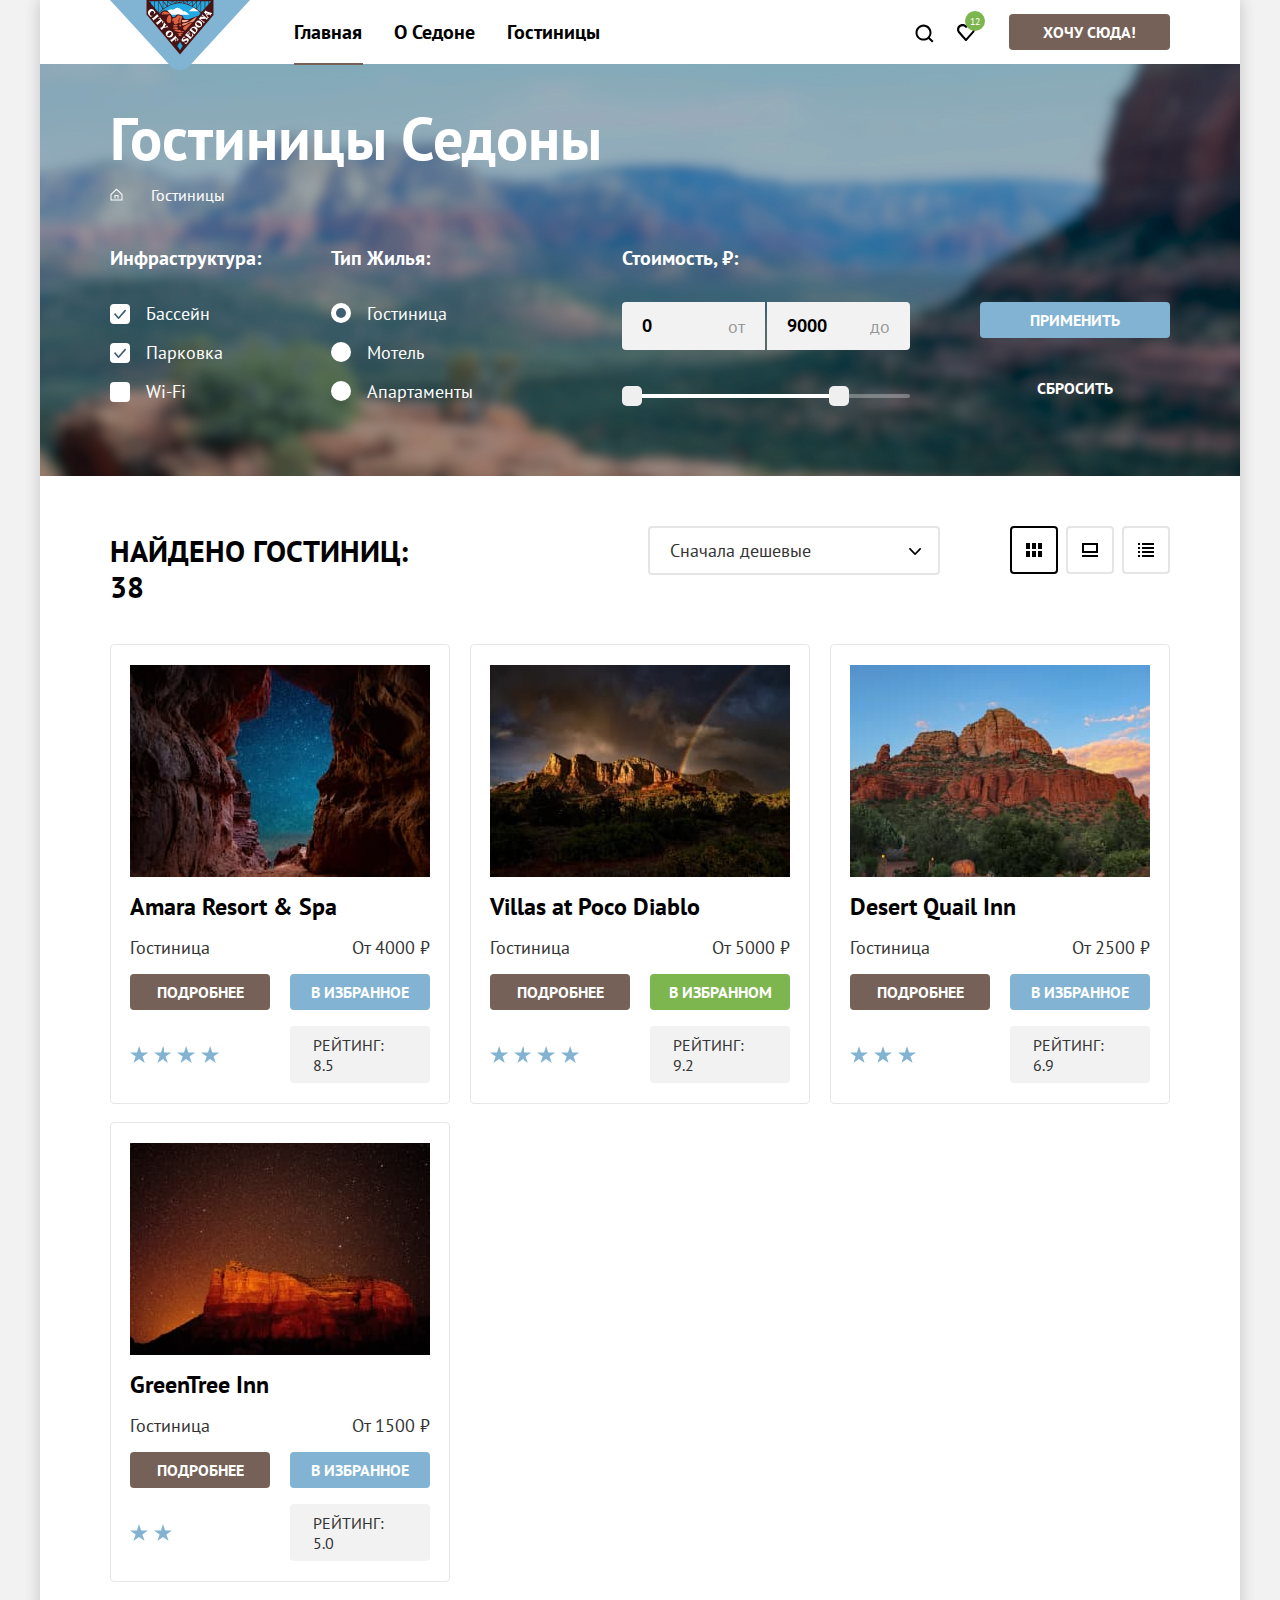
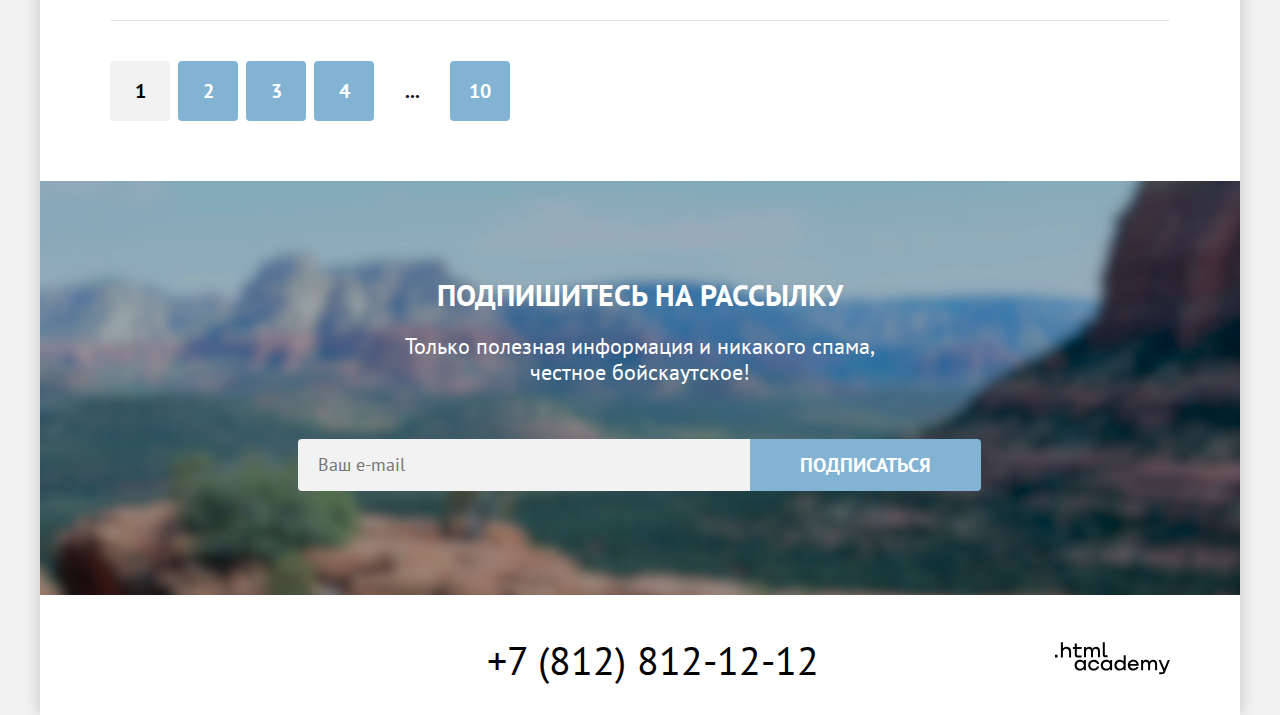
==== commit cf73fc9b: "Исправление ошибок" ====
--- a/catalog.html
+++ b/catalog.html
@@ -1,10 +1,9 @@
 <!DOCTYPE html>
 <html lang="ru">
-
   <head>
     <meta charset="UTF-8">
     <meta name="viewport" content="width=device-width, initial-scale=1.0">
-    <title>Гостиницы</title>
+    <title>Гостиницы Седоны</title>
     <link rel="stylesheet" href="styles/styles.css">
     <link rel="icon" href="favicon.ico">
     <link rel="icon" type="image/png" href="images/favicon.png">
@@ -12,19 +11,19 @@
   <body>
     <div class="wrapper">
       <header class="header" data-test="header">
-        <nav class="header_navigation">
+        <nav class="header-navigation">
           <a href="index.html" class="navigation-logo-link">
-            <img class="header-navigation-logo" src="images/sedona-logo.svg" alt="Логотип Sedona" width="140" height="70">
+            <img class="header-navigation-logo" src="images/logo-header.svg" alt="Логотип Седона" width="140" height="70">
           </a>
           <ul class="navigation-list">
             <li class="navigation-list-item">
-              <a href="index.html" class="navigation-link">Главная</a>
+              <a class="navigation-link navigation-link-current">Главная</a>
             </li>
             <li class="navigation-list-item">
               <a href="#" class="navigation-link">О Седоне</a>
             </li>
             <li class="navigation-list-item">
-              <a class="navigation-link navigation-link-current">Гостиницы</a>
+              <a href="catalog.html" class="navigation-link">Гостиницы</a>
             </li>
           </ul>
           <ul class="navigation-list-user">
@@ -172,7 +171,7 @@
                 <h3 class="card-title">Amara Resort & Spa</h3>
               </a>
               <a href="#" tabindex="-1" class="card-image-link">
-                <img class="card-image" src="images/hotels/hotel-1.jpg" alt="Amara Resort & Spa" width="300" height="212">
+                <img class="card-image" src="images/hotel-amara.jpg" alt="Amara Resort & Spa" width="300" height="212">
               </a>
               <span class="card-housing">Гостиница</span>
               <span class="card-price">От 4000 ₽</span>
@@ -190,7 +189,7 @@
                 <h3 class="card-title">Villas at Poco Diablo</h3>
               </a>
               <a href="#" tabindex="-1" class="card-image-link">
-                <img class="card-image" src="images/hotels/hotel-2.jpg" alt="Villas at Poco Diablo" width="300" height="212">
+                <img class="card-image" src="images/hotel-villas2.jpg" alt="Villas at Poco Diablo" width="300" height="212">
               </a>
               <span class="card-housing">Гостиница</span>
               <span class="card-price">От 5000 ₽</span>
@@ -208,7 +207,7 @@
                 <h3 class="card-title">Desert Quail Inn</h3>
               </a>
               <a href="#" tabindex="-1" class="card-image-link">
-                <img class="card-image" src="images/hotels/hotel-3.jpg" alt="Desert Quail Inn" width="300" height="212">
+                <img class="card-image" src="images/hotel-desert.jpg" alt="Desert Quail Inn" width="300" height="212">
               </a>
               <span class="card-housing">Гостиница</span>
               <span class="card-price">От 2500 ₽</span>
@@ -226,7 +225,7 @@
                 <h3 class="card-title">GreenTree Inn</h3>
               </a>
               <a href="#" tabindex="-1" class="card-image-link">
-                <img class="card-image" src="images/hotels/hotel-4.jpg" alt="GreenTree Inn" width="300" height="212">
+                <img class="card-image" src="images/hotel-greentree.jpg" alt="GreenTree Inn" width="300" height="212">
               </a>
               <span class="card-housing">Гостиница</span>
               <span class="card-price">От 1500 ₽</span>
@@ -281,17 +280,17 @@
       <footer class="footer" data-test="footer">
         <ul class="footer-social-list">
           <li class="footer-social-item">
-            <a class="footer-social-link footer-social-vk" href="https://vk.com/htmlacademy">
-              <span class="visually-hidden">Мы в вКонтакте</span>
+            <a class="footer-social-link footer-social-vkontakte" href="#">
+              <span class="visually-hidden">Мы в ВКонтакте</span>
             </a>
           </li>
           <li class="footer-social-item">
-            <a class="footer-social-link footer-social-tg" href="https://t.me/htmlacademy">
-              <span class="visually-hidden">Наш канал в Телеграмме</span>
+            <a class="footer-social-link footer-social-telegram" href="#">
+              <span class="visually-hidden">Наш канал в Telegram</span>
             </a>
           </li>
           <li class="footer-social-item">
-            <a class="footer-social-link footer-social-yt" href="https://www.youtube.com/user/htmlacademyru">
+            <a class="footer-social-link footer-social-youtube" href="#">
               <span class="visually-hidden">Наш канал в Youtube</span>
             </a>
           </li>
@@ -299,15 +298,11 @@
         <div class="footer-phone-wrapper">
           <a href="tel:+78128121212" class="footer-phone">+7 (812) 812-12-12</a>
         </div>
-        <a href="https://htmlacademy.ru" class="academy-logo-link">
-          <span class="visually-hidden">Сайт разработан в HTML-Academy</span>
-          <svg class="academy-logo" aria-label="Логотип разработчика Html-Academy" role="img" xmlns="http://www.w3.org/2000/svg" width="115" height="33" viewBox="0 0 115 33" fill="currentColor">
-            <path d="M0 13.33v2.6h2.5v-2.6H0ZM11.6 4.93c-1.6 0-2.8.7-3.6 1.7h-.1V.43h-2v15.5h2v-5.3c0-2.1 1.3-3.6 3.3-3.6 1.8 0 2.9 1.4 2.9 3.2v5.7h2v-6.1c.1-3-1.8-4.9-4.5-4.9ZM26.6 5.23h-4.8v-3.7h-2v3.8h-1.9v2h1.9v6c0 1.7 1 2.7 2.7 2.7h4.1v-2h-3.7c-.7 0-1.1-.4-1.1-1.1v-5.7h4.8v-2ZM41.1 5.03c-1.6 0-2.9.8-3.5 2.1h-.1c-.6-1.2-1.8-2.1-3.4-2.1-1.4 0-2.5.8-3.1 1.8h-.1v-1.6H29v10.6h2v-5.4c0-2 1-3.5 2.6-3.5 1.5 0 2.4 1 2.4 2.6v6.3h2v-5.6c0-2.4 1.4-3.3 2.6-3.3 1.5 0 2.4 1 2.4 2.6v6.3h2v-6.5c.1-2.5-1.4-4.3-3.9-4.3ZM47.8 13.13c0 1.7 1 2.7 2.8 2.7h2v-2h-1.7c-.7 0-1.1-.4-1.1-1.1V.43h-2v12.7ZM28.9 20.13c-.9-1.1-2.2-1.8-3.9-1.8-3.1 0-5.4 2.3-5.4 5.6s2.3 5.6 5.4 5.6c1.8 0 3-.8 3.8-1.9h.1v1.6h2v-10.6h-2v1.5Zm-3.6 7.4c-2.2 0-3.6-1.6-3.6-3.6s1.4-3.6 3.6-3.6 3.6 1.6 3.6 3.6c0 1.9-1.4 3.6-3.6 3.6ZM44.2 22.43c-.5-2.4-2.6-4.1-5.4-4.1a5.4 5.4 0 0 0-5.6 5.6c0 3.1 2.2 5.6 5.6 5.6 2.8 0 4.9-1.8 5.4-4.2h-2.1a3.4 3.4 0 0 1-3.3 2.3c-2.2 0-3.6-1.6-3.6-3.6s1.4-3.6 3.6-3.6c1.6 0 2.8 1 3.3 2.2h2.1v-.2ZM55.1 20.13c-.9-1.1-2.2-1.8-3.9-1.8-3.1 0-5.4 2.3-5.4 5.6s2.3 5.6 5.4 5.6c1.8 0 3-.8 3.8-1.9h.1v1.6h2v-10.6h-2v1.5Zm-3.6 7.4c-2.2 0-3.6-1.6-3.6-3.6s1.4-3.6 3.6-3.6 3.6 1.6 3.6 3.6c0 1.9-1.5 3.6-3.6 3.6ZM68.7 20.23c-.9-1.1-2.2-1.9-3.9-1.9-3.1 0-5.4 2.3-5.4 5.6s2.2 5.6 5.4 5.6c1.7 0 3-.8 3.8-1.8h.1v1.5h2v-15.4h-2v6.4Zm-3.6 7.3c-2.2 0-3.6-1.6-3.6-3.6s1.4-3.6 3.6-3.6 3.6 1.6 3.6 3.6c-.1 2-1.5 3.6-3.6 3.6ZM78.3 18.33c-3.3 0-5.5 2.5-5.5 5.6 0 3 2.1 5.6 5.5 5.6 2.5 0 4.5-1.3 5.2-3.6h-2.1c-.5 1-1.6 1.6-3 1.6-1.9 0-3.3-1.3-3.4-2.9h8.8c.2-3.6-2-6.3-5.5-6.3Zm0 1.9c1.7 0 3 1 3.3 2.6h-6.5c.3-1.5 1.5-2.6 3.2-2.6ZM98.2 18.33c-1.6 0-2.9.8-3.6 2h-.1c-.6-1.2-1.8-2-3.4-2-1.4 0-2.5.7-3.1 1.8v-1.5h-1.9v10.6h2v-5.4c0-2 1-3.4 2.6-3.5 1.5 0 2.4 1 2.4 2.6v6.3h2v-5.6c0-2.4 1.4-3.3 2.6-3.3 1.5 0 2.4 1 2.4 2.6v6.3h2v-6.5c.1-2.6-1.4-4.4-3.9-4.4ZM109.4 27.43l-3.6-8.9h-2.2l4.8 11.6c-.3.9-.7 1.2-1.7 1.2h-2.5v2h2.5c1.8 0 2.8-.8 3.5-2.6l4.7-12.2h-2.1l-3.4 8.9Z"/>
-          </svg>
+          <span class="visually-hidden">Сайт разработан в HTML: Academy</span>
+          <a href="index.html" class="academy-logo-link">
+            <img class="header-navigation-logo" src="images/logo-footer.svg" alt="Логотип Седона" width="115" height="33">
+          </a>
         </a>
       </footer>
-    </div>
-  </body>
 
-</html>
 
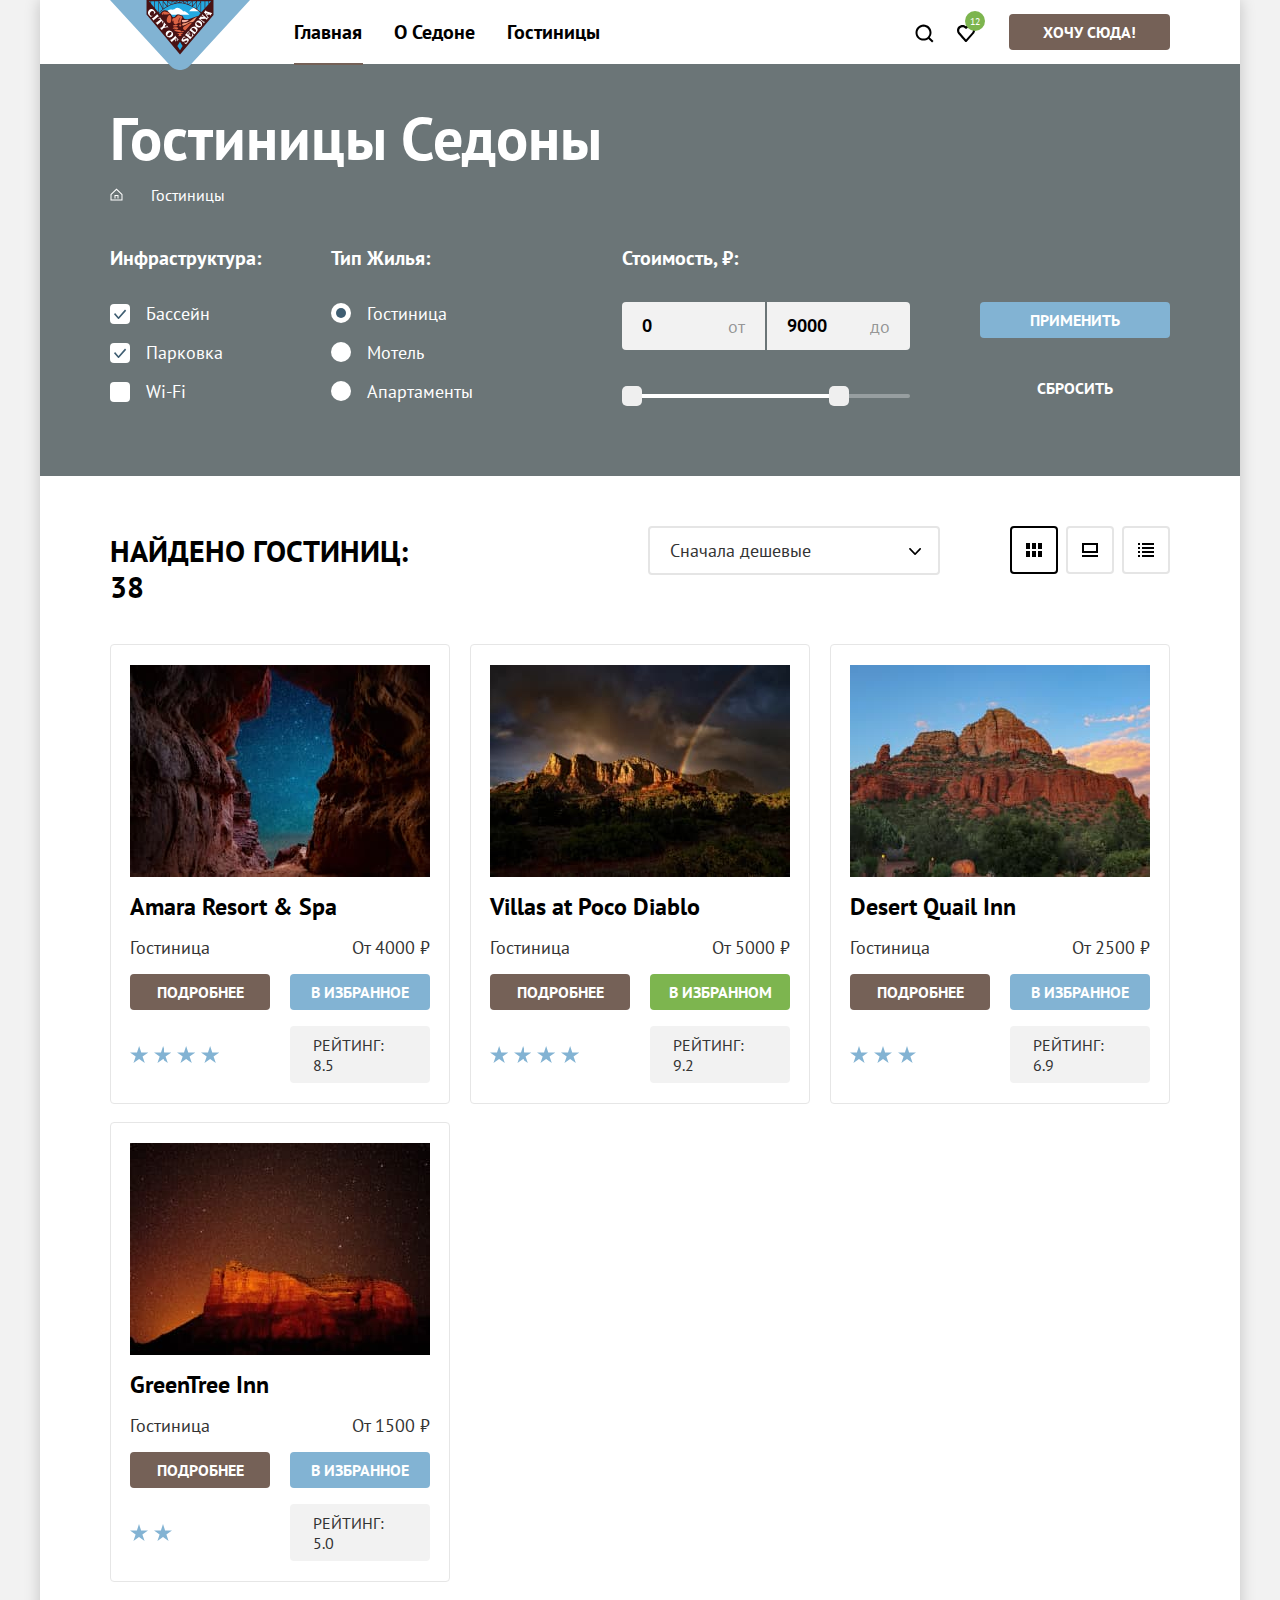
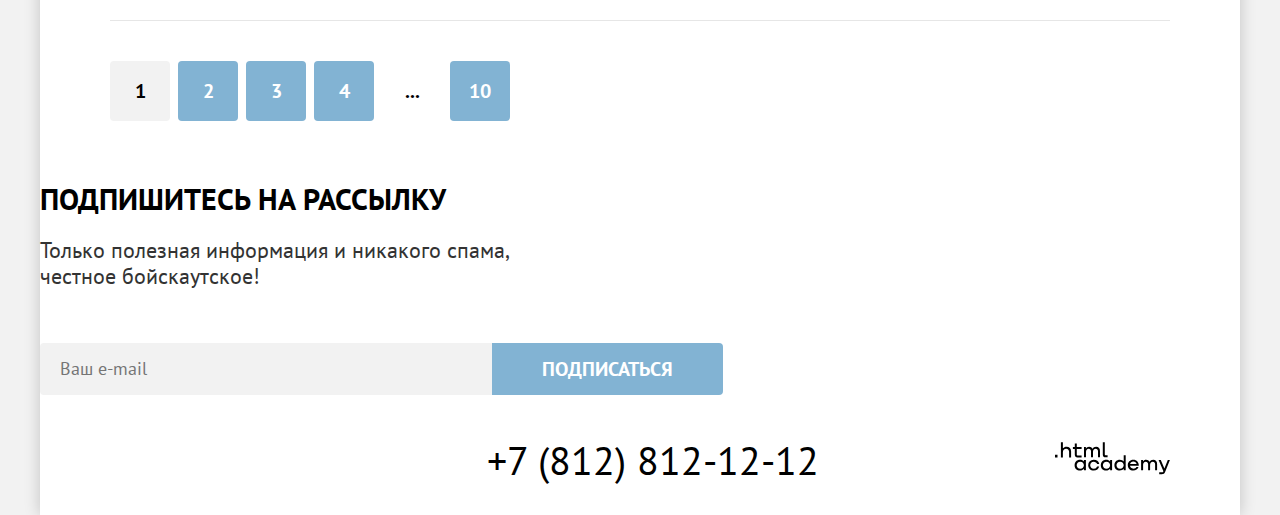
==== commit 1ee52601: "Исправление ошибок" ====
--- a/catalog.html
+++ b/catalog.html
@@ -262,7 +262,7 @@
             </ul>
           </div>
         </section>
-        <section class="main-subscribe" data-test="subscribe">
+        <section class="main-subscriber" data-test="subscribe">
           <h2 class="main-title">Подпишитесь на рассылку</h2>
           <p class="subscribe-message main-description">
             Только полезная информация и никакого спама, <br>честное
@@ -304,5 +304,6 @@
           </a>
         </a>
       </footer>
-
-
+      </div>
+  </body>
+</html>
--- a/styles/styles.css
+++ b/styles/styles.css
@@ -150,7 +150,7 @@
   mask-image: url("../images/favorite.svg");
   width: 20px;
   height: 21px;
-  top: 19px;
+  top: 20px;
   left: 12px;
   mask-repeat: no-repeat;
 }
@@ -630,9 +630,9 @@
   color: rgba(117, 97, 87, 0.3);
 }
 
-/* catalog */
+/* каталог */
 .catalog-main-filter {
-  background-image: url("../images/follow-background.jpg");
+  background-image: url("images/hero-background.jpg");
   background-repeat: no-repeat;
   background-size: cover;
   color: #ffffff;
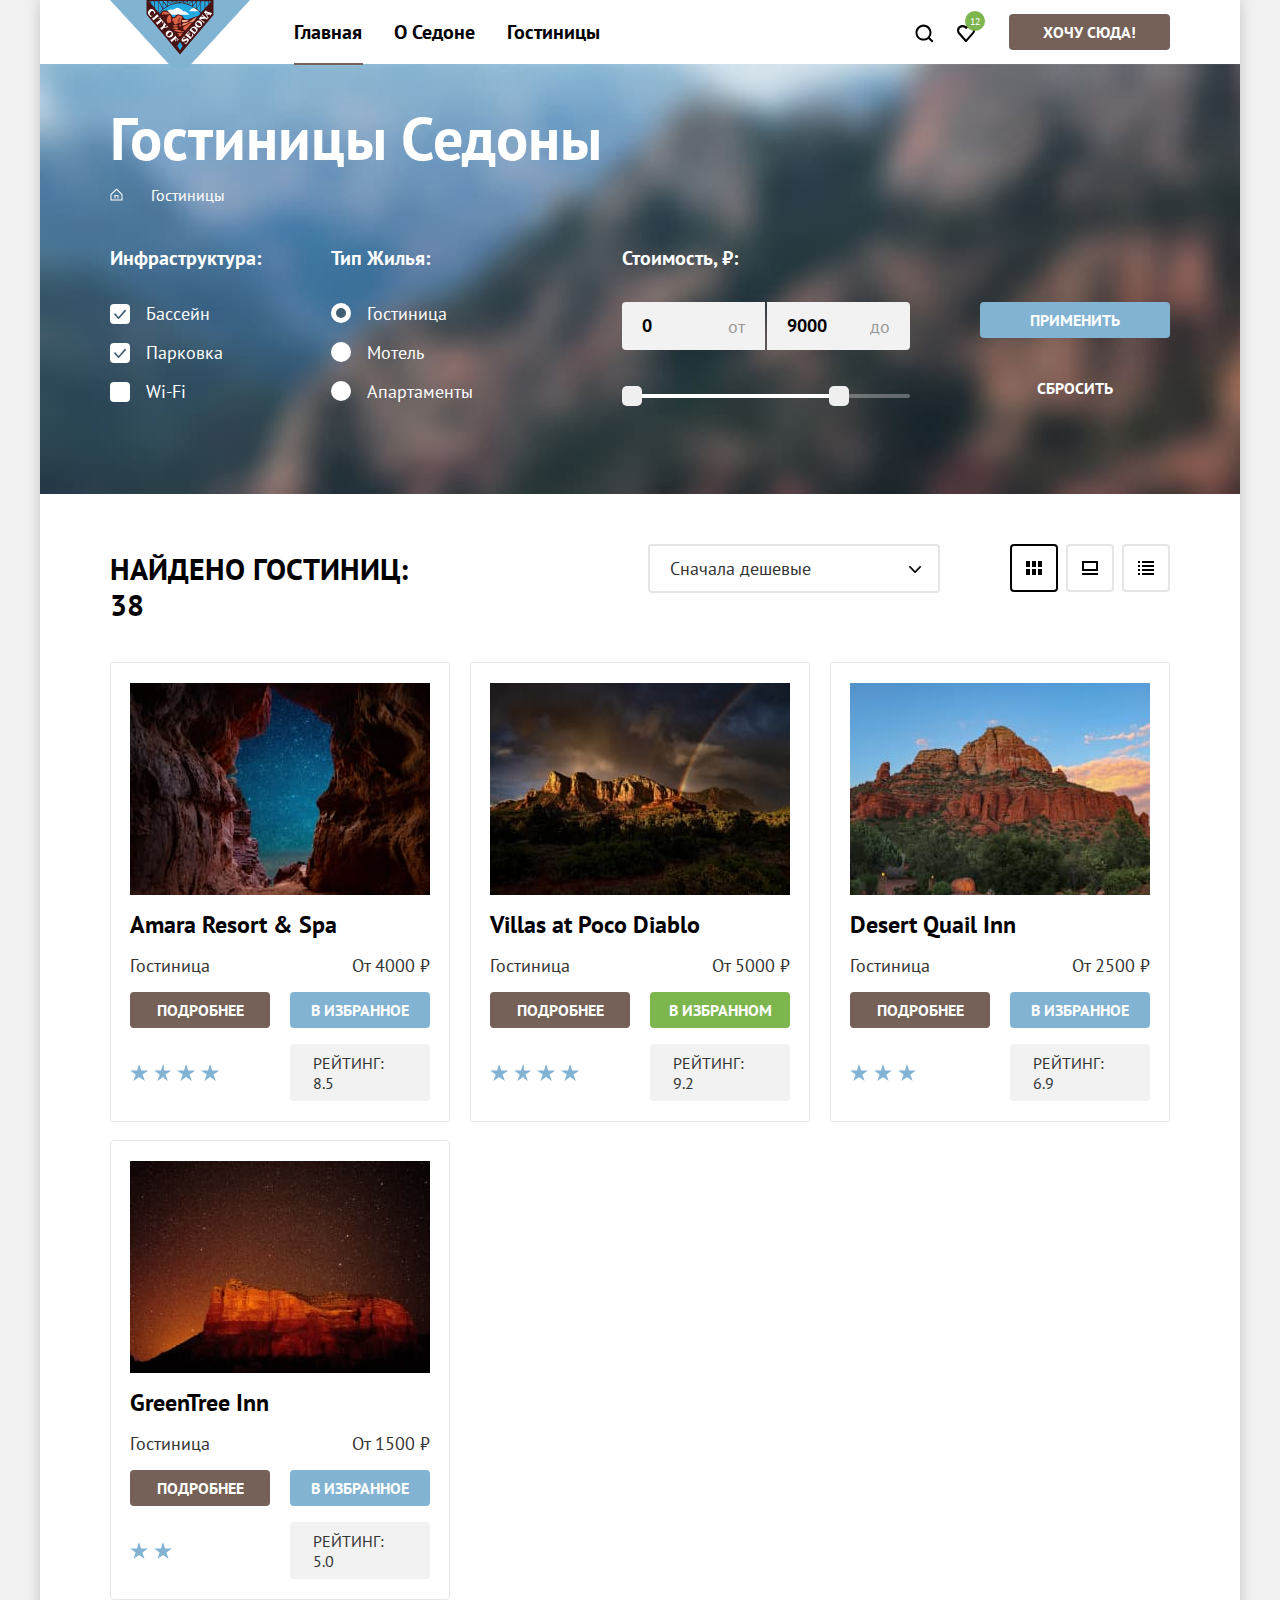
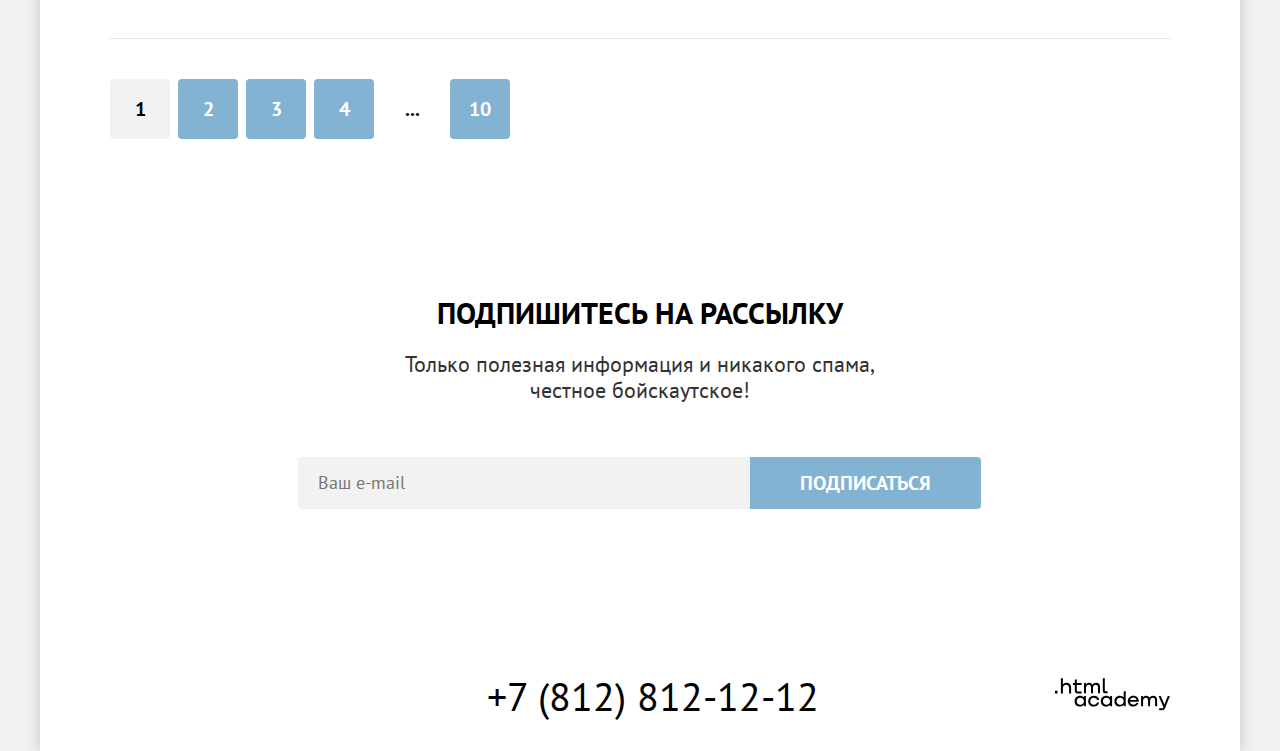
==== commit 6a88bd24: "Исправление ошибки" ====
--- a/catalog.html
+++ b/catalog.html
@@ -1,4 +1,4 @@
-<!DOCTYPE html>
+<!DOCTYPE>
 <html lang="ru">
   <head>
     <meta charset="UTF-8">
--- a/styles/styles.css
+++ b/styles/styles.css
@@ -1,4 +1,5 @@
-@font-face {
+
+	 @font-face {
   font-family: "PT Sans";
   src: url("../fonts/ptsans-400.woff2") format("woff2");
   font-style: normal;
@@ -632,7 +633,7 @@
 
 /* каталог */
 .catalog-main-filter {
-  background-image: url("images/hero-background.jpg");
+  background-image: url("../images/filter-background.jpg");
   background-repeat: no-repeat;
   background-size: cover;
   color: #ffffff;
@@ -1316,6 +1317,16 @@
   color: rgba(117, 97, 87, 0.3);
 }
 
+.main-subscriber {
+  text-align: center
+}
+
+.main-subscriber {
+  padding: 96px 258px 104px;
+}
+
+
+
 /* модальное окно */
 .modal-container {
   position: fixed;
@@ -1612,6 +1623,4 @@
 .tooltip-toggle:hover + .tooltip-text,
 .tooltip-toggle:focus + .tooltip-text {
   display: block;
-}
-	  
-	  
+} 
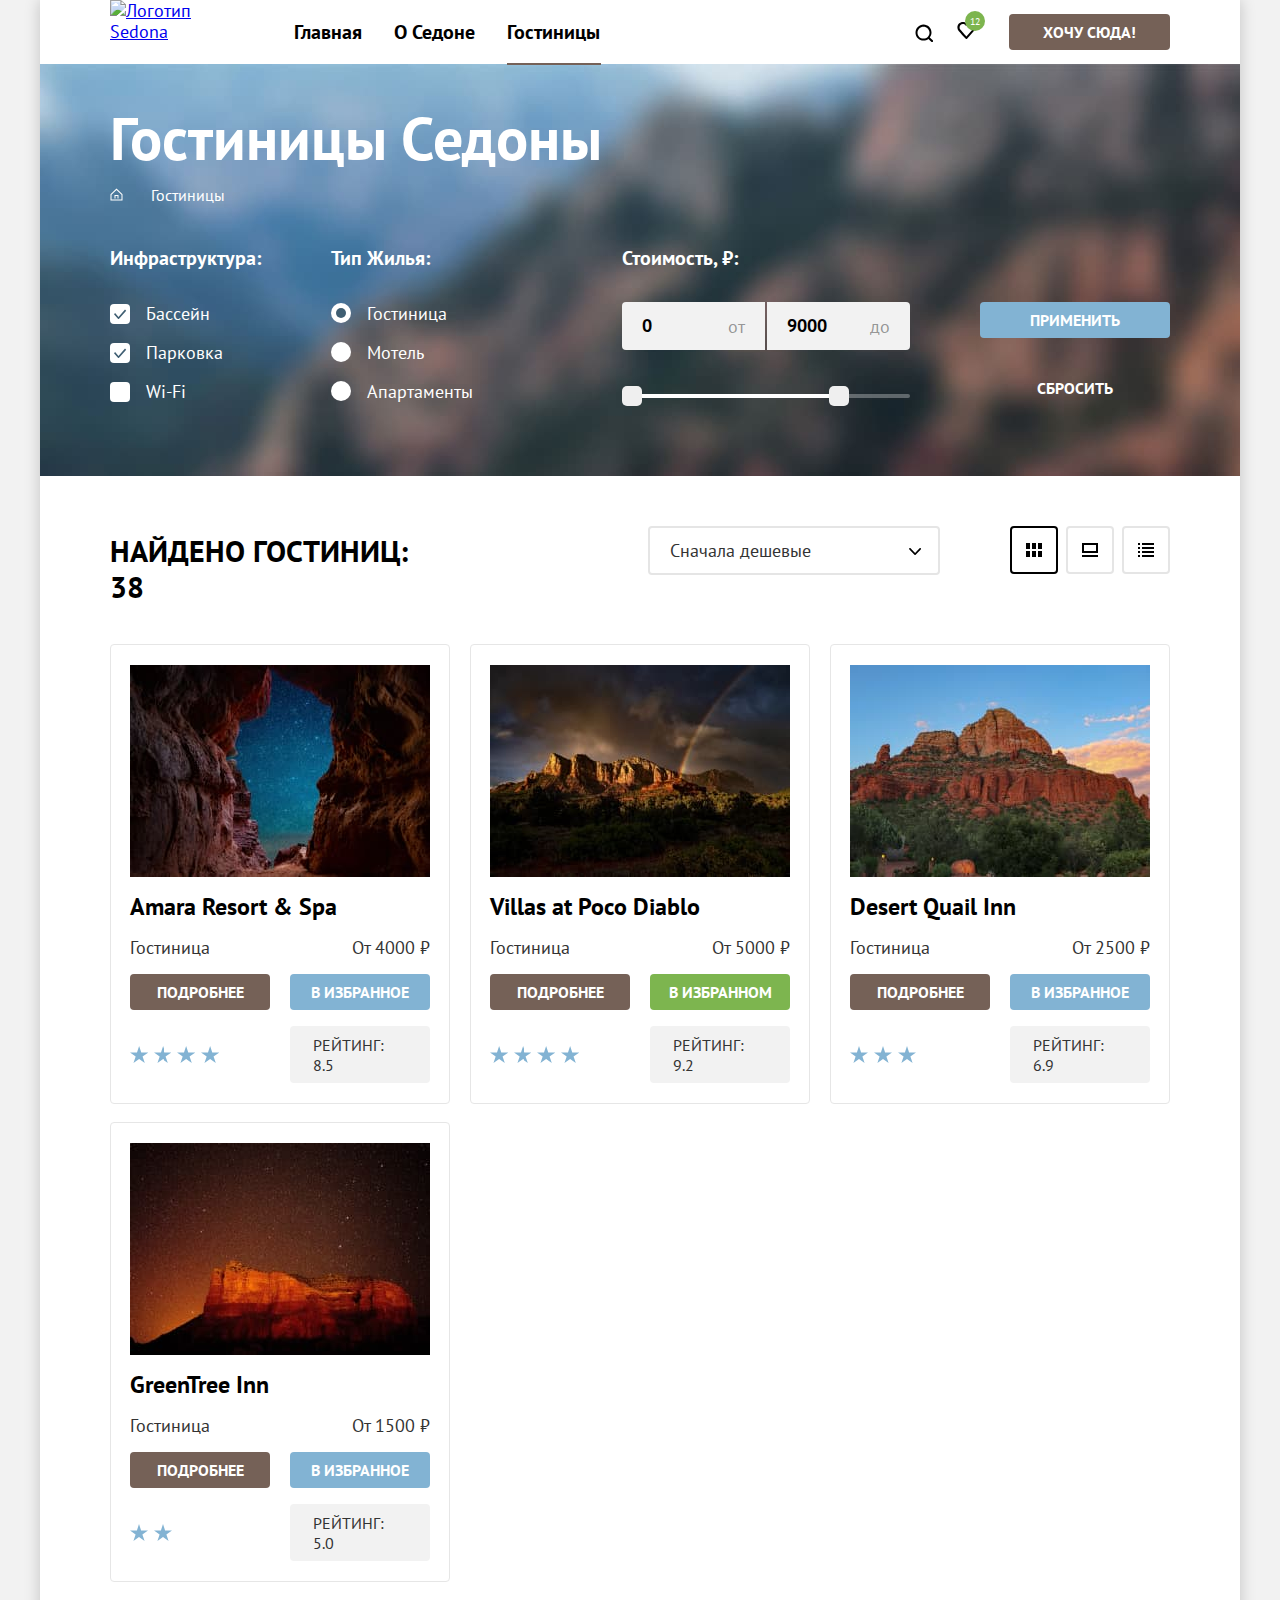
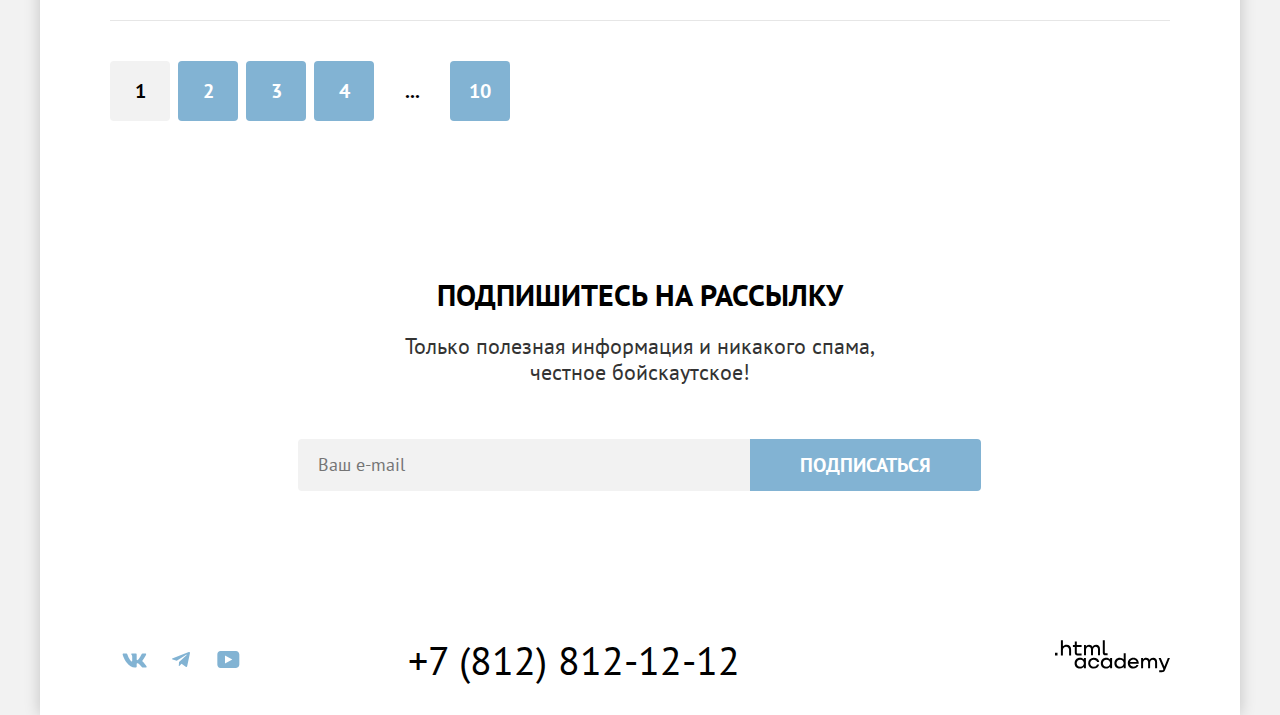
==== commit d1b02209: "Update catalog.html" ====
--- a/catalog.html
+++ b/catalog.html
@@ -1,4 +1,4 @@
-<!DOCTYPE>
+<!DOCTYPE html>
 <html lang="ru">
   <head>
     <meta charset="UTF-8">
@@ -13,17 +13,17 @@
       <header class="header" data-test="header">
         <nav class="header-navigation">
           <a href="index.html" class="navigation-logo-link">
-            <img class="header-navigation-logo" src="images/logo-header.svg" alt="Логотип Седона" width="140" height="70">
+            <img class="header-navigation-logo" src="images/sedona-logo.svg" alt="Логотип Sedona" width="140" height="70">
           </a>
           <ul class="navigation-list">
             <li class="navigation-list-item">
-              <a class="navigation-link navigation-link-current">Главная</a>
+              <a href="index.html" class="navigation-link">Главная</a>
             </li>
             <li class="navigation-list-item">
               <a href="#" class="navigation-link">О Седоне</a>
             </li>
             <li class="navigation-list-item">
-              <a href="catalog.html" class="navigation-link">Гостиницы</a>
+              <a class="navigation-link navigation-link-current">Гостиницы</a>
             </li>
           </ul>
           <ul class="navigation-list-user">
@@ -262,7 +262,7 @@
             </ul>
           </div>
         </section>
-        <section class="main-subscriber" data-test="subscribe">
+        <section class="main-subscribe" data-test="subscribe">
           <h2 class="main-title">Подпишитесь на рассылку</h2>
           <p class="subscribe-message main-description">
             Только полезная информация и никакого спама, <br>честное
@@ -280,17 +280,17 @@
       <footer class="footer" data-test="footer">
         <ul class="footer-social-list">
           <li class="footer-social-item">
-            <a class="footer-social-link footer-social-vkontakte" href="#">
-              <span class="visually-hidden">Мы в ВКонтакте</span>
+            <a class="footer-social-link footer-social-vk" href="https://vk.com/htmlacademy">
+              <span class="visually-hidden">Мы в вКонтакте</span>
             </a>
           </li>
           <li class="footer-social-item">
-            <a class="footer-social-link footer-social-telegram" href="#">
-              <span class="visually-hidden">Наш канал в Telegram</span>
+            <a class="footer-social-link footer-social-tg" href="https://t.me/htmlacademy">
+              <span class="visually-hidden">Наш канал в Телеграмме</span>
             </a>
           </li>
           <li class="footer-social-item">
-            <a class="footer-social-link footer-social-youtube" href="#">
+            <a class="footer-social-link footer-social-yt" href="https://www.youtube.com/user/htmlacademyru">
               <span class="visually-hidden">Наш канал в Youtube</span>
             </a>
           </li>
@@ -298,12 +298,12 @@
         <div class="footer-phone-wrapper">
           <a href="tel:+78128121212" class="footer-phone">+7 (812) 812-12-12</a>
         </div>
-          <span class="visually-hidden">Сайт разработан в HTML: Academy</span>
+        <a href="https://htmlacademy.ru" class="academy-logo-link">
+          <span class="visually-hidden">Сайт разработан в HTML-Academy</span>
           <a href="index.html" class="academy-logo-link">
-            <img class="header-navigation-logo" src="images/logo-footer.svg" alt="Логотип Седона" width="115" height="33">
+            <img class="" src="images/logo-footer.svg" alt="Логотип Седона" width="115" height="33">
           </a>
-        </a>
       </footer>
-      </div>
+    </div>
   </body>
 </html>
--- a/styles/styles.css
+++ b/styles/styles.css
@@ -1,5 +1,4 @@
-
-	 @font-face {
+@font-face {
   font-family: "PT Sans";
   src: url("../fonts/ptsans-400.woff2") format("woff2");
   font-style: normal;
@@ -141,8 +140,8 @@
 
 .navigation-user-search::before {
   mask-image: url("../images/search.svg");
-  width: 20px;
-  height: 20px;
+  width: 19px;
+  height: 19px;
   top: 18px;
   left: 13px;
 }
@@ -150,8 +149,8 @@
 .navigation-user-favorite::before {
   mask-image: url("../images/favorite.svg");
   width: 20px;
-  height: 21px;
-  top: 20px;
+  height: 20px;
+  top: 17px;
   left: 12px;
   mask-repeat: no-repeat;
 }
@@ -292,12 +291,12 @@
   margin-top: 0;
 }
 
-.reasons-title {
+.advantages-title {
   padding: 69px 90px;
   margin-bottom: 21px;
 }
 
-.reasons-title .main-title {
+.advantages-title .main-title {
   margin-bottom: 25px;
 }
 
@@ -308,12 +307,12 @@
   margin-bottom: 54px;
 }
 
-.main-title .main-description {
+.advantages-title .main-description {
   margin-bottom: 0;
 }
 
 .advantages-list,
-.main-reasons,
+.main-advantages,
 .main-search,
 .main-subscribe,
 .special-main-subscribe {
@@ -347,7 +346,7 @@
 }
 
 .advantages-list-item,
-.indication-list-item {
+.recomendation-list-item {
   width: 400px;
 }
 
@@ -396,7 +395,7 @@
   height: 100%;
 }
 
-/* полоса-разделитель */
+/* полоска-разделитель */
 .advantages-list-title::after {
   content: "";
   width: 60px;
@@ -414,16 +413,16 @@
   margin-top: 29px
 }
 
-.indication-list-item .advantages-list-title::after {
+.recomendation-list-item .advantages-list-title::after {
   content: none;
 }
 
 /* оформление плиток */
-.indication-list-item {
+.recomendation-list-item {
   background-repeat: no-repeat;
 }
 
-.indication-list-title::before {
+.recomendation-list-title::before {
   content: "";
   width: 75px;
   height: 72px;
@@ -433,26 +432,26 @@
   background-position: center;
 }
 
-.indication-title-food::before {
+.recomendation-title-food::before {
   background-image: url("../images/food.svg");
 }
 
-.indication-title-housing::before {
+.recomendation-title-housing::before {
   background-image: url("../images/housing.svg");
 }
 
-.indication-title-gifts::before {
+.recomendation-title-gifts::before {
   background-image: url("../images/gifts.svg");
   width: 65px;
   height: 76px;
   margin: 0 auto 28px;
 }
 
-.indication-list-title {
+.recomendation-list-title {
   margin-bottom: 0;
 }
 
-.indication-text {
+.recomendation-text {
   padding: 80px 85px 81px;
   display: flex;
   flex-direction: column;
@@ -482,15 +481,15 @@
   padding: 96px 258px 104px;
 }
 
-.main-subscribe {
+.special-main-subscribe {
   background-image: url("../images/follow-background.jpg");
   background-repeat: no-repeat;
   background-size: cover;
   color: #ffffff;
-  background-color: #6b7577;
-}
-
-.main-subscribe .main-title {
+  background-color: #999387;
+}
+
+.special-main-subscribe .main-title {
   color: #ffffff;
 }
 
@@ -560,20 +559,20 @@
   transition: background-color 250ms ease-in-out;
 }
 
-.footer-social-vkontakte::before {
+.footer-social-vk::before {
   mask-image: url("../images/vkontakte.svg");
   width: 25px;
   height: 15px;
 }
 
-.footer-social-telegram::before {
+.footer-social-tg::before {
   mask-image: url("../images/telegram.svg");
   width: 18px;
   height: 17px;
   left: 15px;
 }
 
-.footer-social-youtube::before {
+.footer-social-yt::before {
   mask-image: url("../images/youtube.svg");
   width: 23px;
   height: 17px;
@@ -631,7 +630,7 @@
   color: rgba(117, 97, 87, 0.3);
 }
 
-/* каталог */
+/* catalog */
 .catalog-main-filter {
   background-image: url("../images/filter-background.jpg");
   background-repeat: no-repeat;
@@ -1317,16 +1316,6 @@
   color: rgba(117, 97, 87, 0.3);
 }
 
-.main-subscriber {
-  text-align: center
-}
-
-.main-subscriber {
-  padding: 96px 258px 104px;
-}
-
-
-
 /* модальное окно */
 .modal-container {
   position: fixed;
@@ -1623,4 +1612,4 @@
 .tooltip-toggle:hover + .tooltip-text,
 .tooltip-toggle:focus + .tooltip-text {
   display: block;
-} 
+}
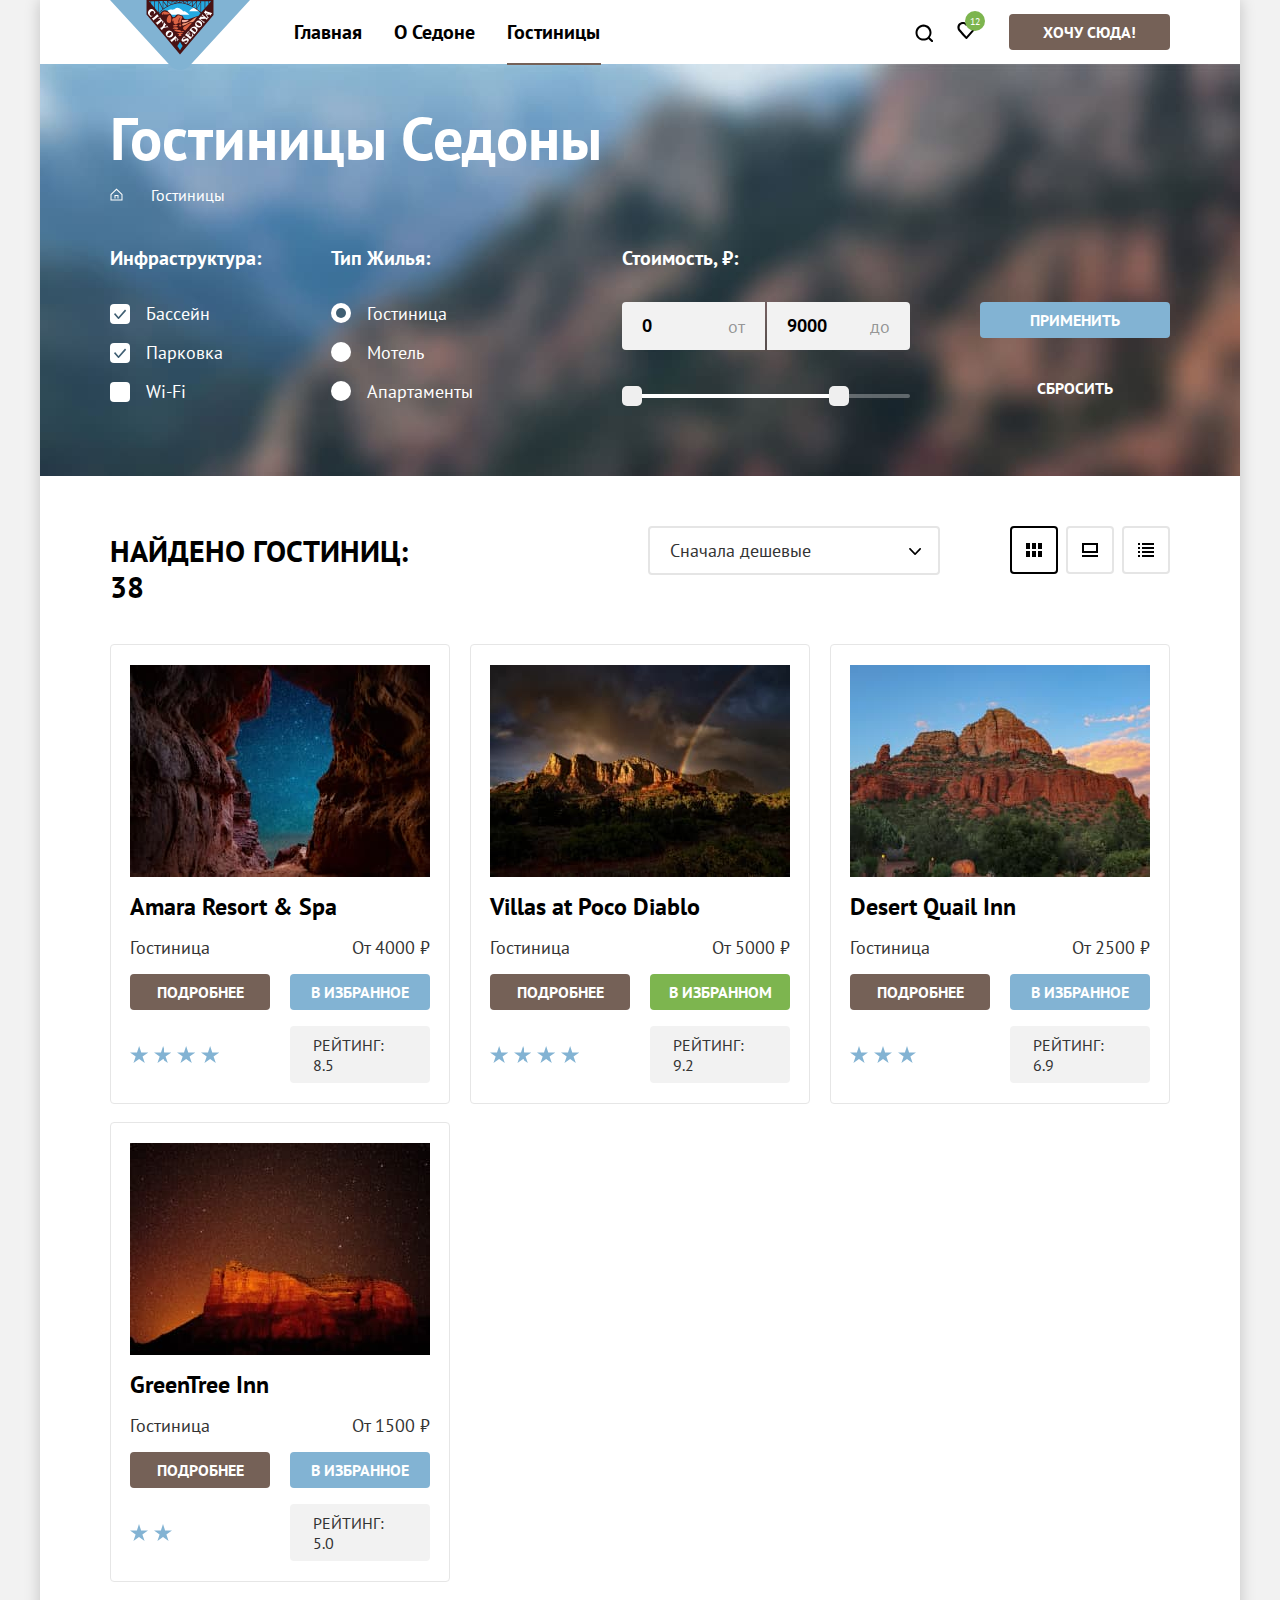
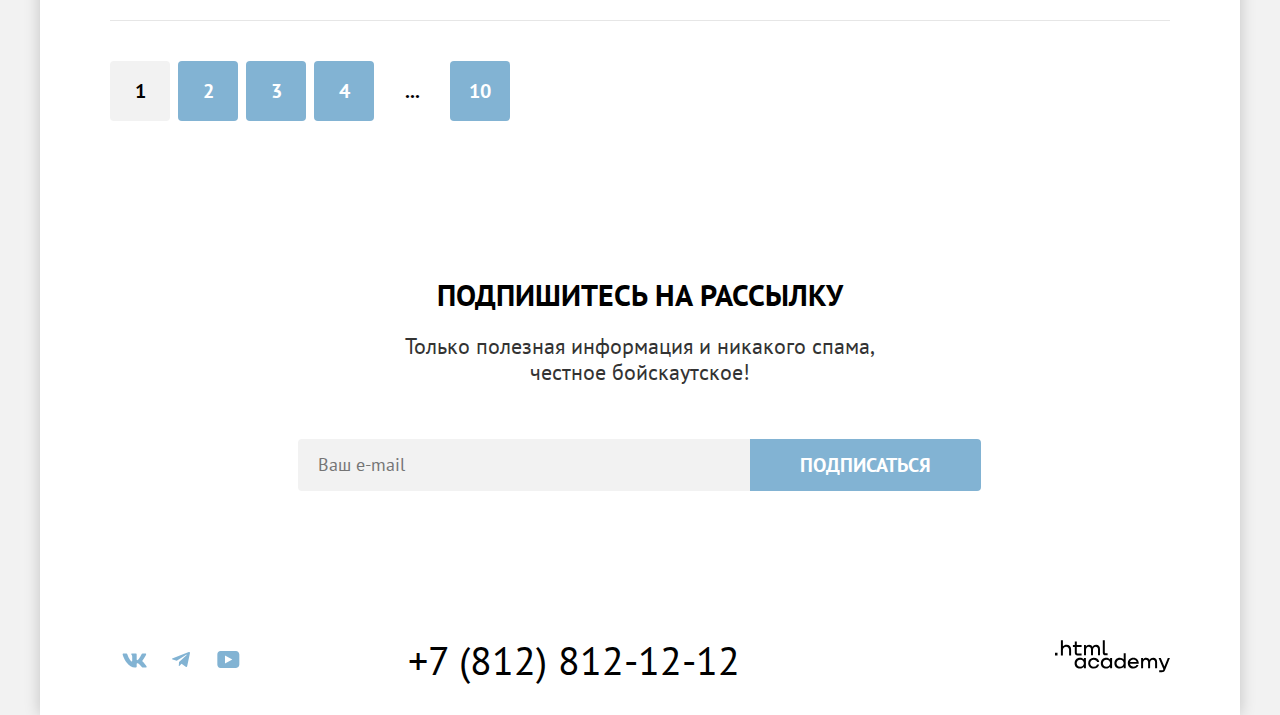
==== commit a681fe74: "Merge pull request #4 from Shtein365/master" ====
--- a/catalog.html
+++ b/catalog.html
@@ -13,7 +13,7 @@
       <header class="header" data-test="header">
         <nav class="header-navigation">
           <a href="index.html" class="navigation-logo-link">
-            <img class="header-navigation-logo" src="images/sedona-logo.svg" alt="Логотип Sedona" width="140" height="70">
+            <img class="header-navigation-logo" src="images/logo-header.svg" alt="Логотип Sedona" width="140" height="70">
           </a>
           <ul class="navigation-list">
             <li class="navigation-list-item">
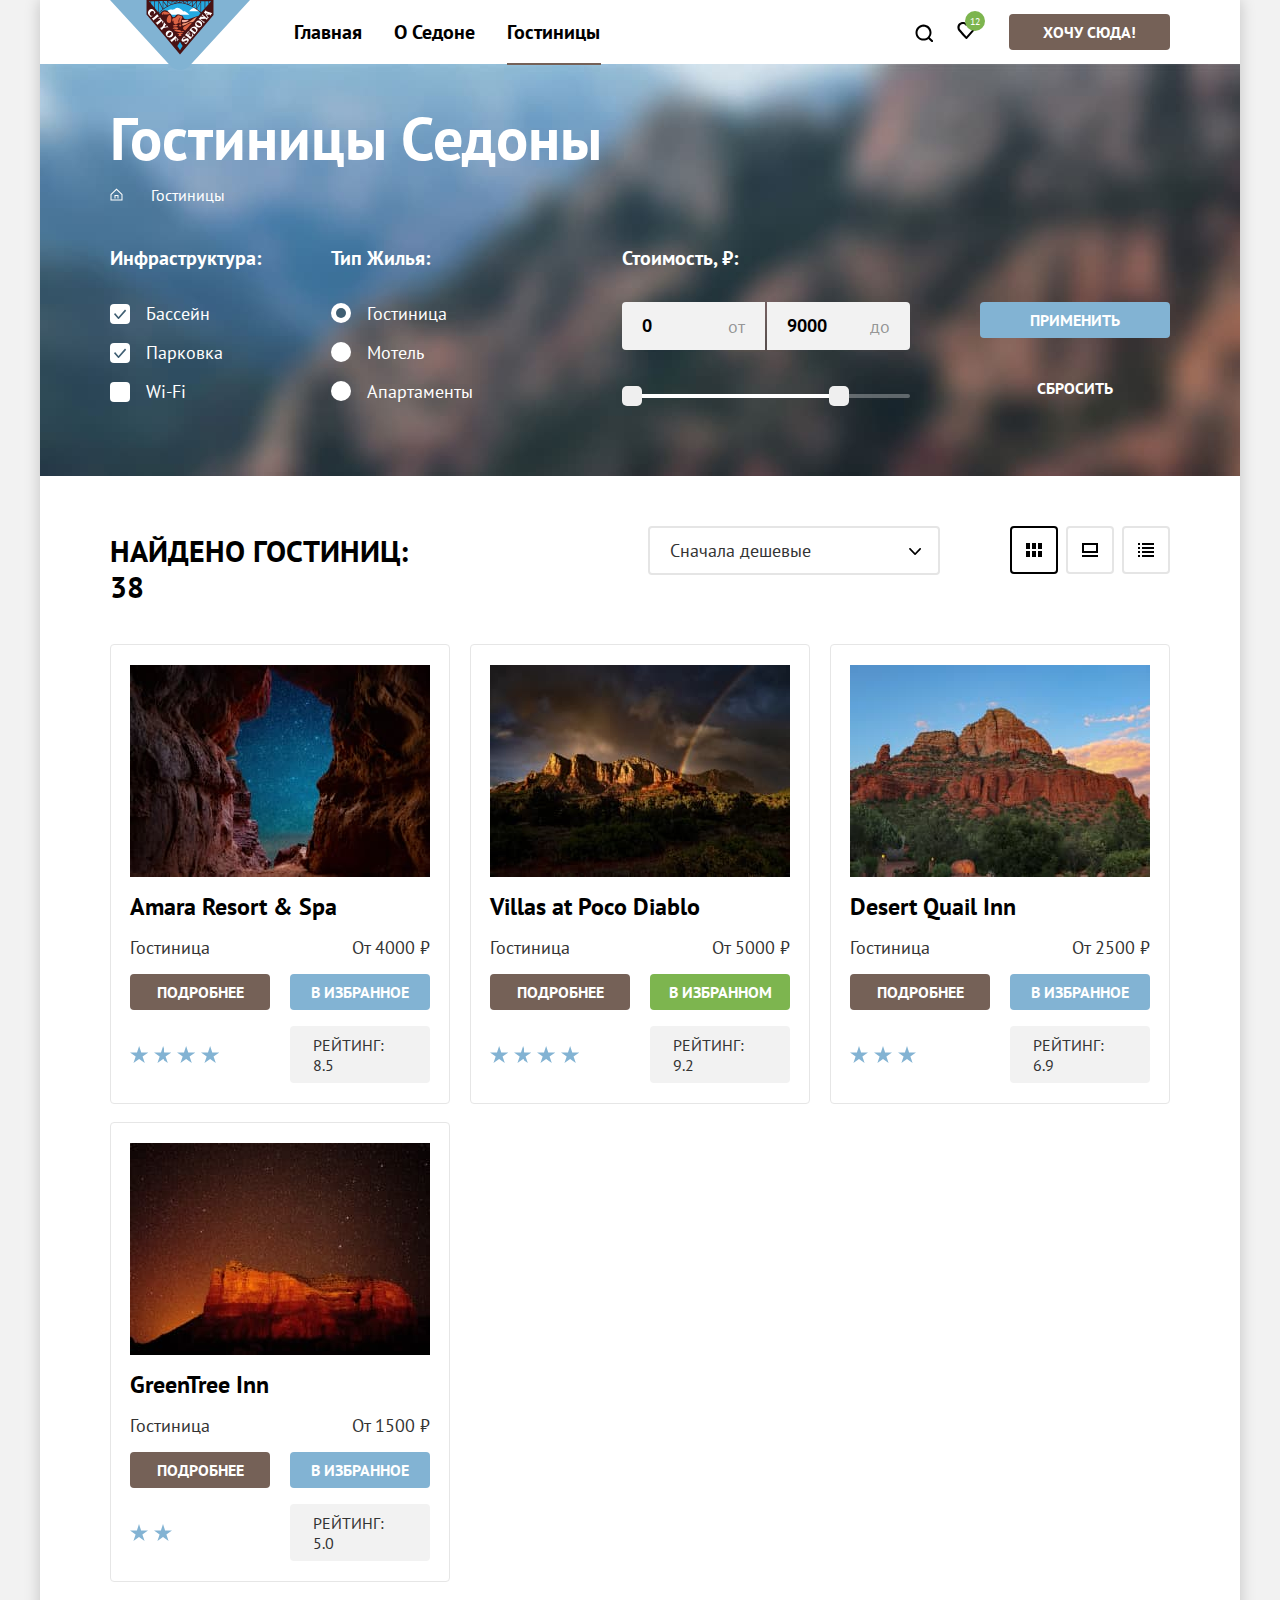
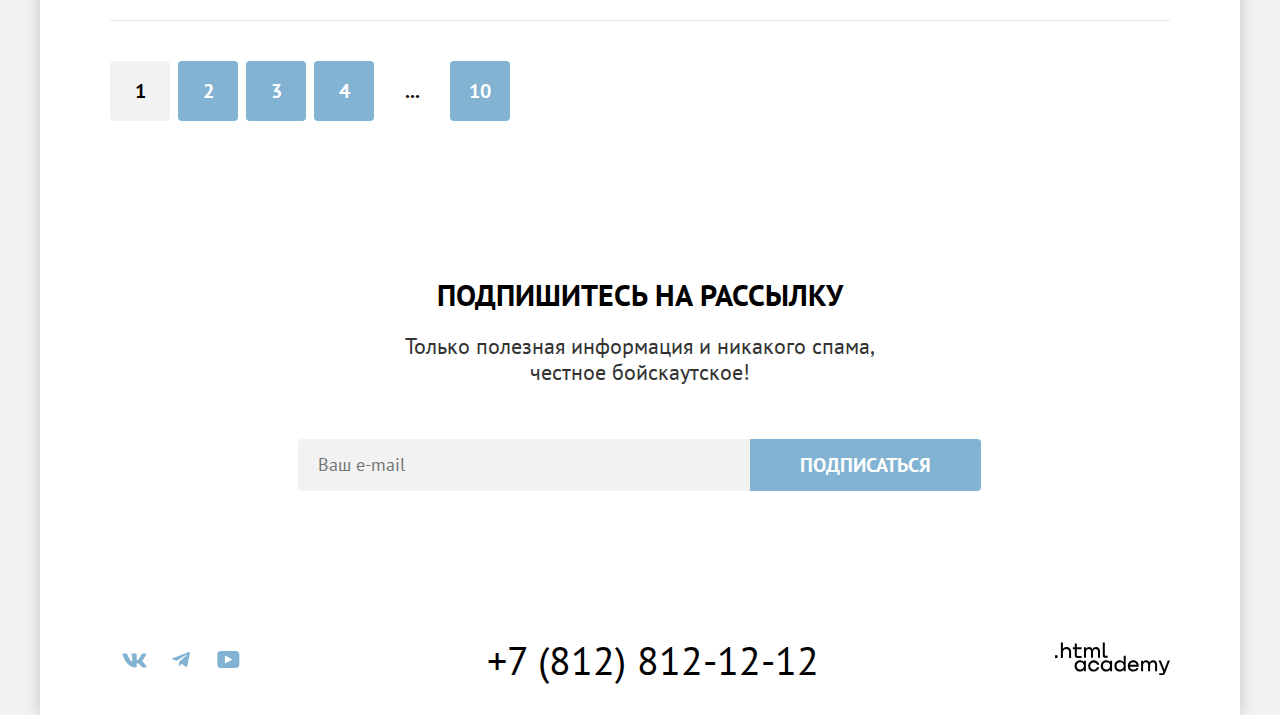
==== commit 54dcd22e: "Update catalog.html" ====
--- a/catalog.html
+++ b/catalog.html
@@ -3,7 +3,7 @@
   <head>
     <meta charset="UTF-8">
     <meta name="viewport" content="width=device-width, initial-scale=1.0">
-    <title>Гостиницы Седоны</title>
+    <title>Гостиницы</title>
     <link rel="stylesheet" href="styles/styles.css">
     <link rel="icon" href="favicon.ico">
     <link rel="icon" type="image/png" href="images/favicon.png">
@@ -300,10 +300,12 @@
         </div>
         <a href="https://htmlacademy.ru" class="academy-logo-link">
           <span class="visually-hidden">Сайт разработан в HTML-Academy</span>
-          <a href="index.html" class="academy-logo-link">
-            <img class="" src="images/logo-footer.svg" alt="Логотип Седона" width="115" height="33">
-          </a>
+          <svg class="academy-logo" aria-label="Логотип разработчика Html-Academy" role="img" xmlns="http://www.w3.org/2000/svg" width="115" height="33" viewBox="0 0 115 33" fill="currentColor">
+            <path d="M0 13.33v2.6h2.5v-2.6H0ZM11.6 4.93c-1.6 0-2.8.7-3.6 1.7h-.1V.43h-2v15.5h2v-5.3c0-2.1 1.3-3.6 3.3-3.6 1.8 0 2.9 1.4 2.9 3.2v5.7h2v-6.1c.1-3-1.8-4.9-4.5-4.9ZM26.6 5.23h-4.8v-3.7h-2v3.8h-1.9v2h1.9v6c0 1.7 1 2.7 2.7 2.7h4.1v-2h-3.7c-.7 0-1.1-.4-1.1-1.1v-5.7h4.8v-2ZM41.1 5.03c-1.6 0-2.9.8-3.5 2.1h-.1c-.6-1.2-1.8-2.1-3.4-2.1-1.4 0-2.5.8-3.1 1.8h-.1v-1.6H29v10.6h2v-5.4c0-2 1-3.5 2.6-3.5 1.5 0 2.4 1 2.4 2.6v6.3h2v-5.6c0-2.4 1.4-3.3 2.6-3.3 1.5 0 2.4 1 2.4 2.6v6.3h2v-6.5c.1-2.5-1.4-4.3-3.9-4.3ZM47.8 13.13c0 1.7 1 2.7 2.8 2.7h2v-2h-1.7c-.7 0-1.1-.4-1.1-1.1V.43h-2v12.7ZM28.9 20.13c-.9-1.1-2.2-1.8-3.9-1.8-3.1 0-5.4 2.3-5.4 5.6s2.3 5.6 5.4 5.6c1.8 0 3-.8 3.8-1.9h.1v1.6h2v-10.6h-2v1.5Zm-3.6 7.4c-2.2 0-3.6-1.6-3.6-3.6s1.4-3.6 3.6-3.6 3.6 1.6 3.6 3.6c0 1.9-1.4 3.6-3.6 3.6ZM44.2 22.43c-.5-2.4-2.6-4.1-5.4-4.1a5.4 5.4 0 0 0-5.6 5.6c0 3.1 2.2 5.6 5.6 5.6 2.8 0 4.9-1.8 5.4-4.2h-2.1a3.4 3.4 0 0 1-3.3 2.3c-2.2 0-3.6-1.6-3.6-3.6s1.4-3.6 3.6-3.6c1.6 0 2.8 1 3.3 2.2h2.1v-.2ZM55.1 20.13c-.9-1.1-2.2-1.8-3.9-1.8-3.1 0-5.4 2.3-5.4 5.6s2.3 5.6 5.4 5.6c1.8 0 3-.8 3.8-1.9h.1v1.6h2v-10.6h-2v1.5Zm-3.6 7.4c-2.2 0-3.6-1.6-3.6-3.6s1.4-3.6 3.6-3.6 3.6 1.6 3.6 3.6c0 1.9-1.5 3.6-3.6 3.6ZM68.7 20.23c-.9-1.1-2.2-1.9-3.9-1.9-3.1 0-5.4 2.3-5.4 5.6s2.2 5.6 5.4 5.6c1.7 0 3-.8 3.8-1.8h.1v1.5h2v-15.4h-2v6.4Zm-3.6 7.3c-2.2 0-3.6-1.6-3.6-3.6s1.4-3.6 3.6-3.6 3.6 1.6 3.6 3.6c-.1 2-1.5 3.6-3.6 3.6ZM78.3 18.33c-3.3 0-5.5 2.5-5.5 5.6 0 3 2.1 5.6 5.5 5.6 2.5 0 4.5-1.3 5.2-3.6h-2.1c-.5 1-1.6 1.6-3 1.6-1.9 0-3.3-1.3-3.4-2.9h8.8c.2-3.6-2-6.3-5.5-6.3Zm0 1.9c1.7 0 3 1 3.3 2.6h-6.5c.3-1.5 1.5-2.6 3.2-2.6ZM98.2 18.33c-1.6 0-2.9.8-3.6 2h-.1c-.6-1.2-1.8-2-3.4-2-1.4 0-2.5.7-3.1 1.8v-1.5h-1.9v10.6h2v-5.4c0-2 1-3.4 2.6-3.5 1.5 0 2.4 1 2.4 2.6v6.3h2v-5.6c0-2.4 1.4-3.3 2.6-3.3 1.5 0 2.4 1 2.4 2.6v6.3h2v-6.5c.1-2.6-1.4-4.4-3.9-4.4ZM109.4 27.43l-3.6-8.9h-2.2l4.8 11.6c-.3.9-.7 1.2-1.7 1.2h-2.5v2h2.5c1.8 0 2.8-.8 3.5-2.6l4.7-12.2h-2.1l-3.4 8.9Z"/>
+          </svg>
+        </a>
       </footer>
     </div>
   </body>
+
 </html>
--- a/styles/styles.css
+++ b/styles/styles.css
@@ -410,7 +410,7 @@
 
 .advantages-text-light .advantages-list-title::after {
   background-color: rgba(0, 0, 0, 0.3);
-  margin-top: 29px
+  margin-top: 29px;
 }
 
 .recomendation-list-item .advantages-list-title::after {
